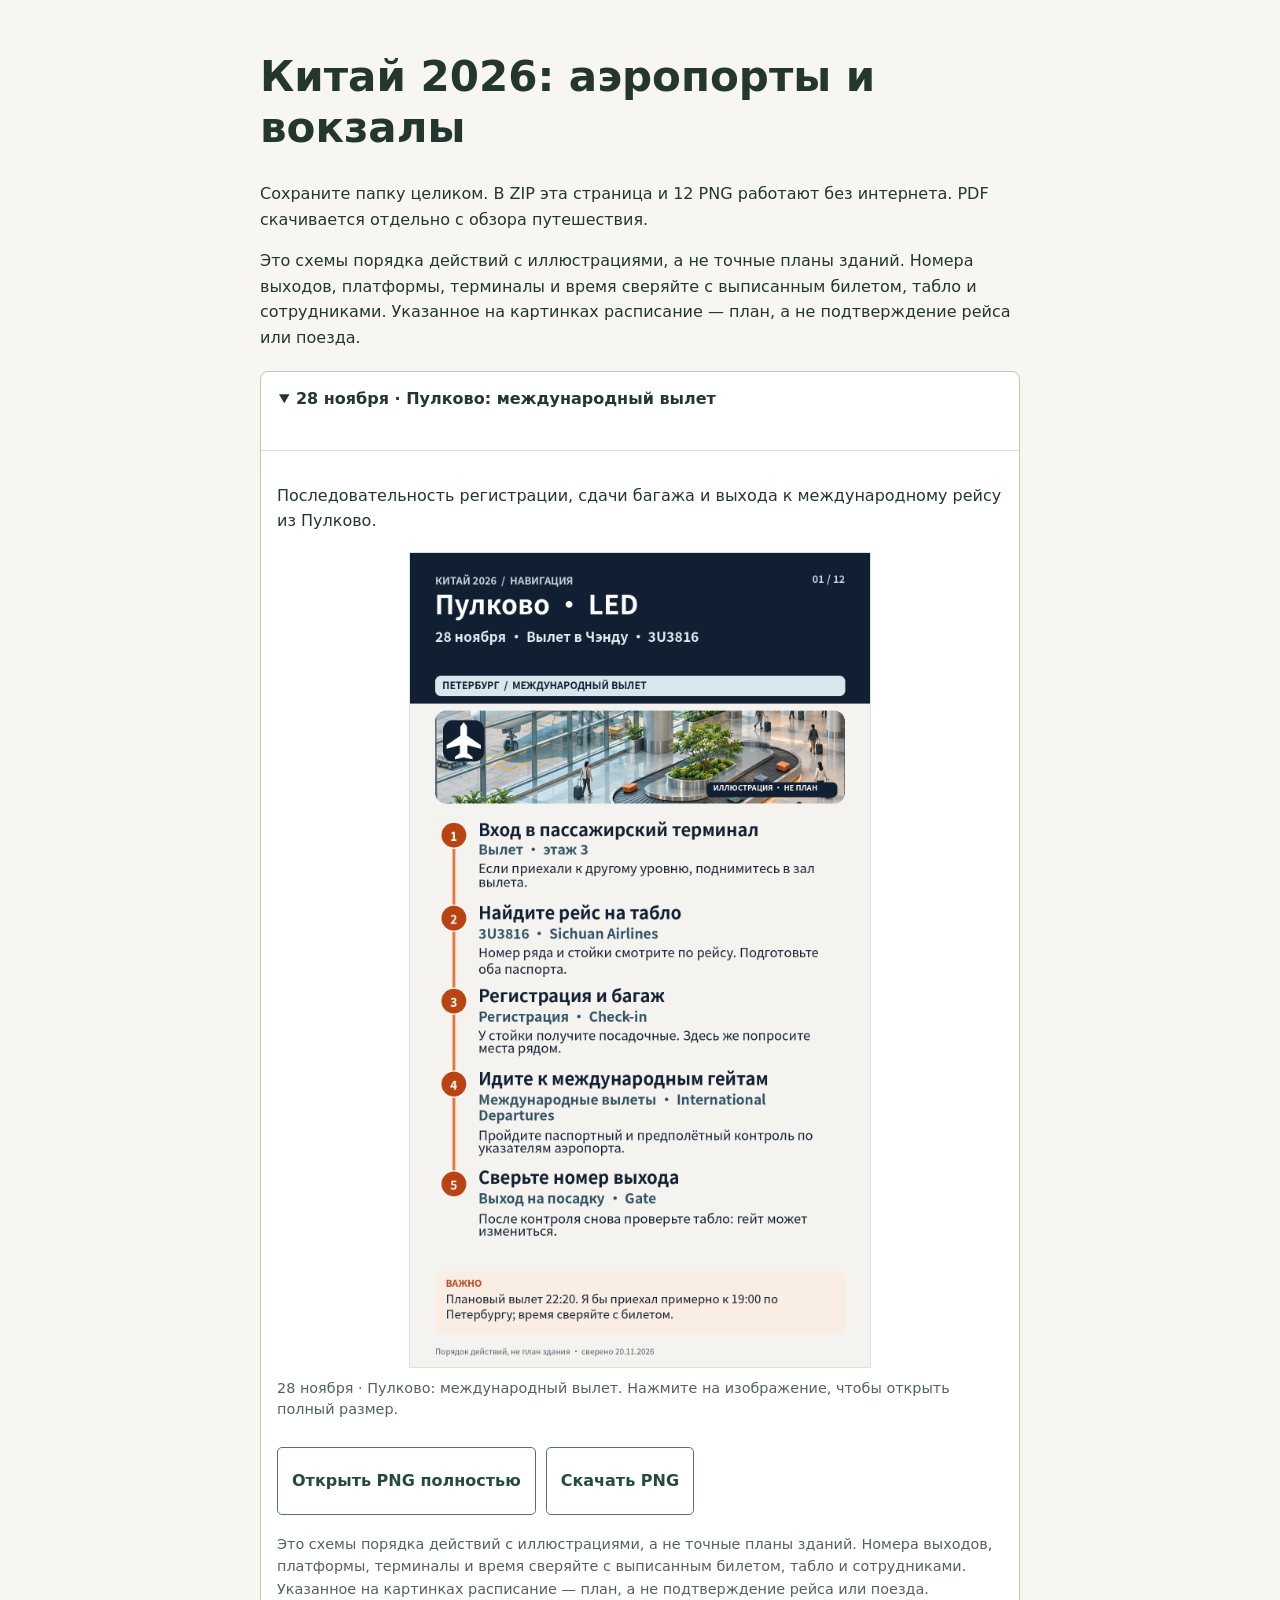
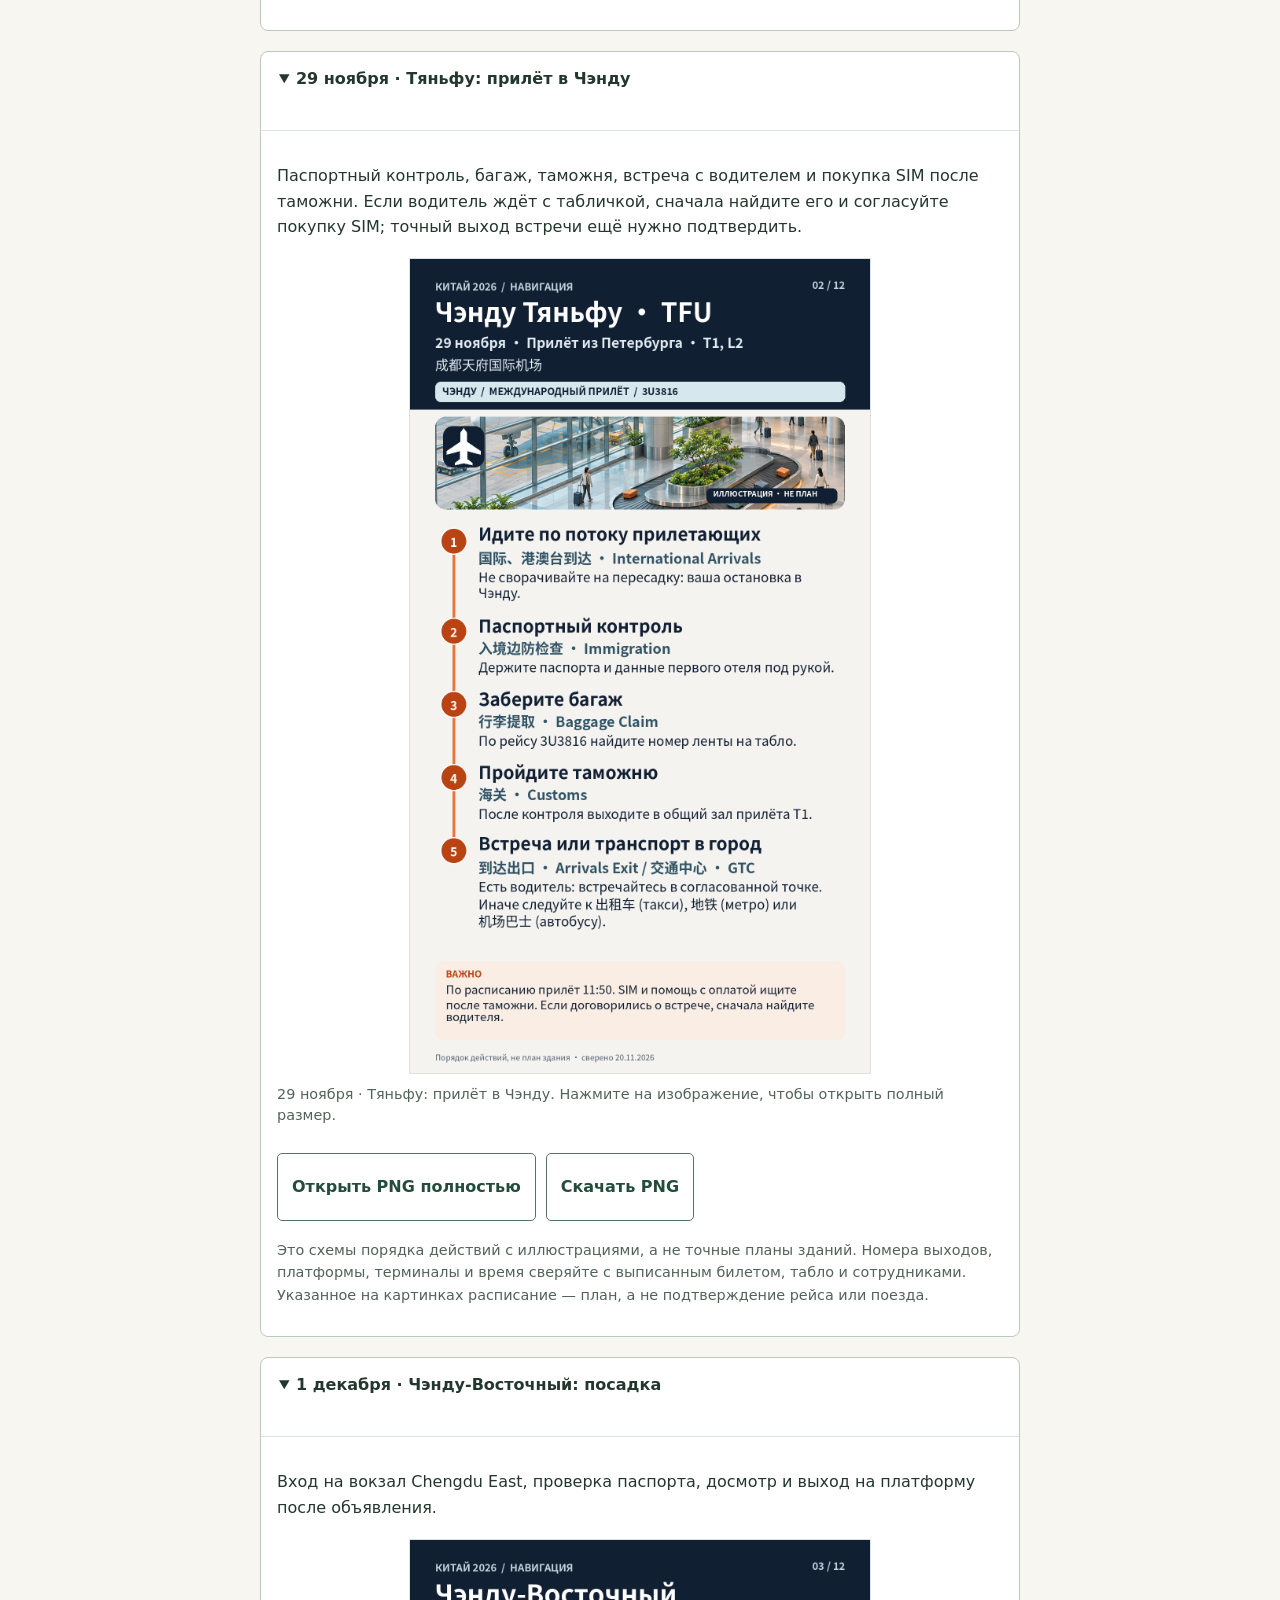
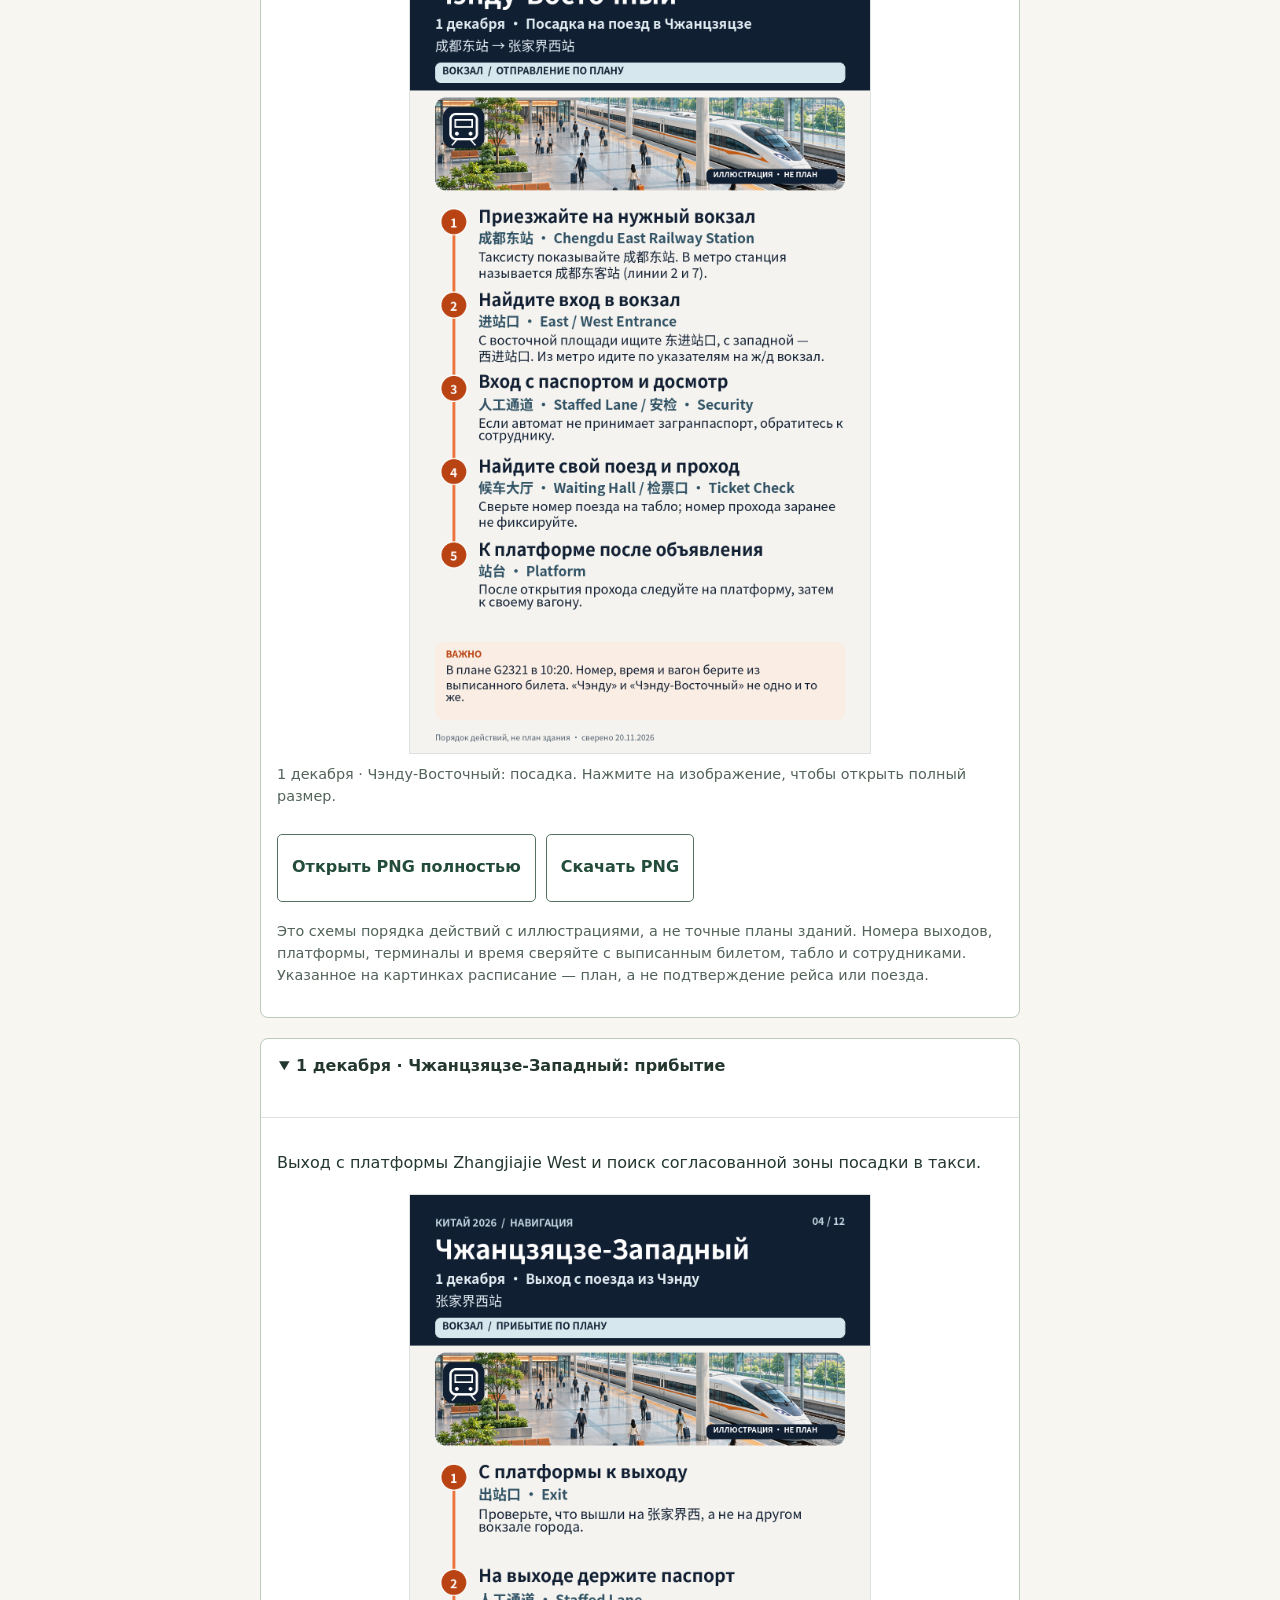
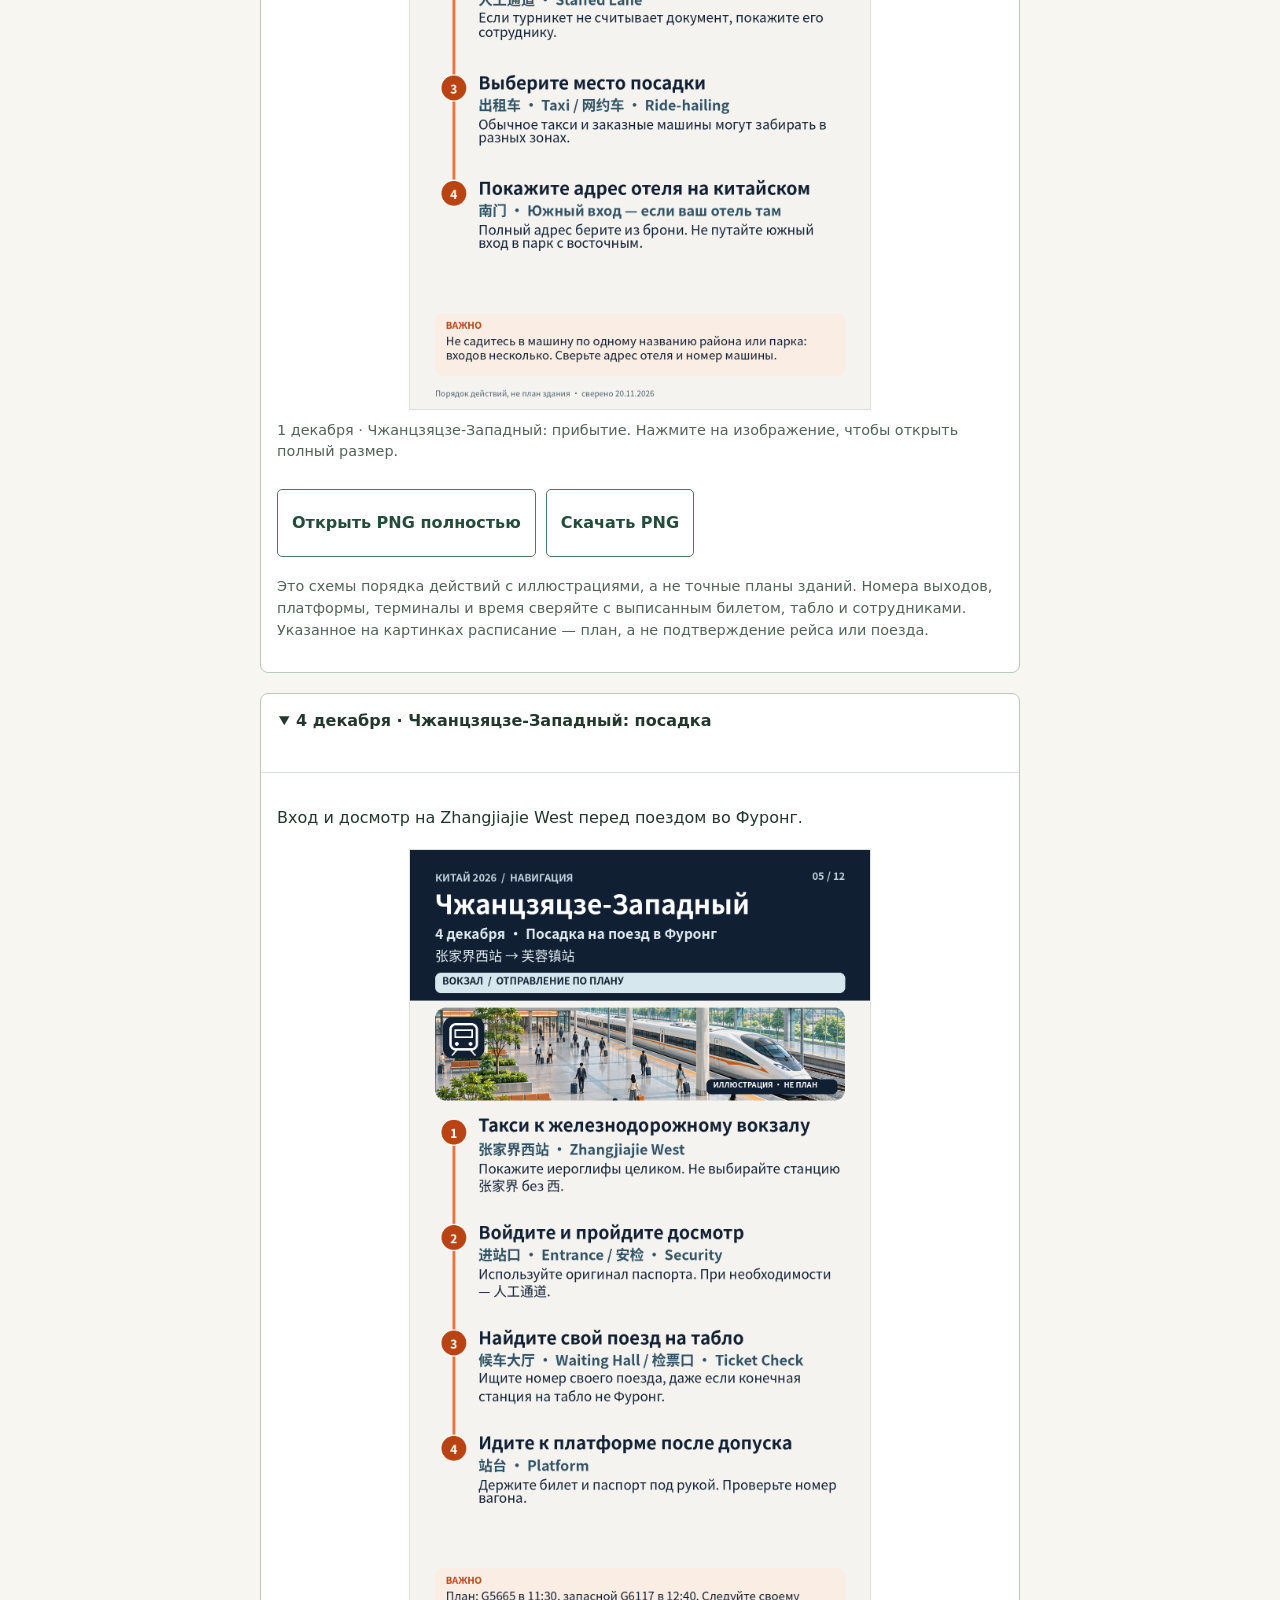
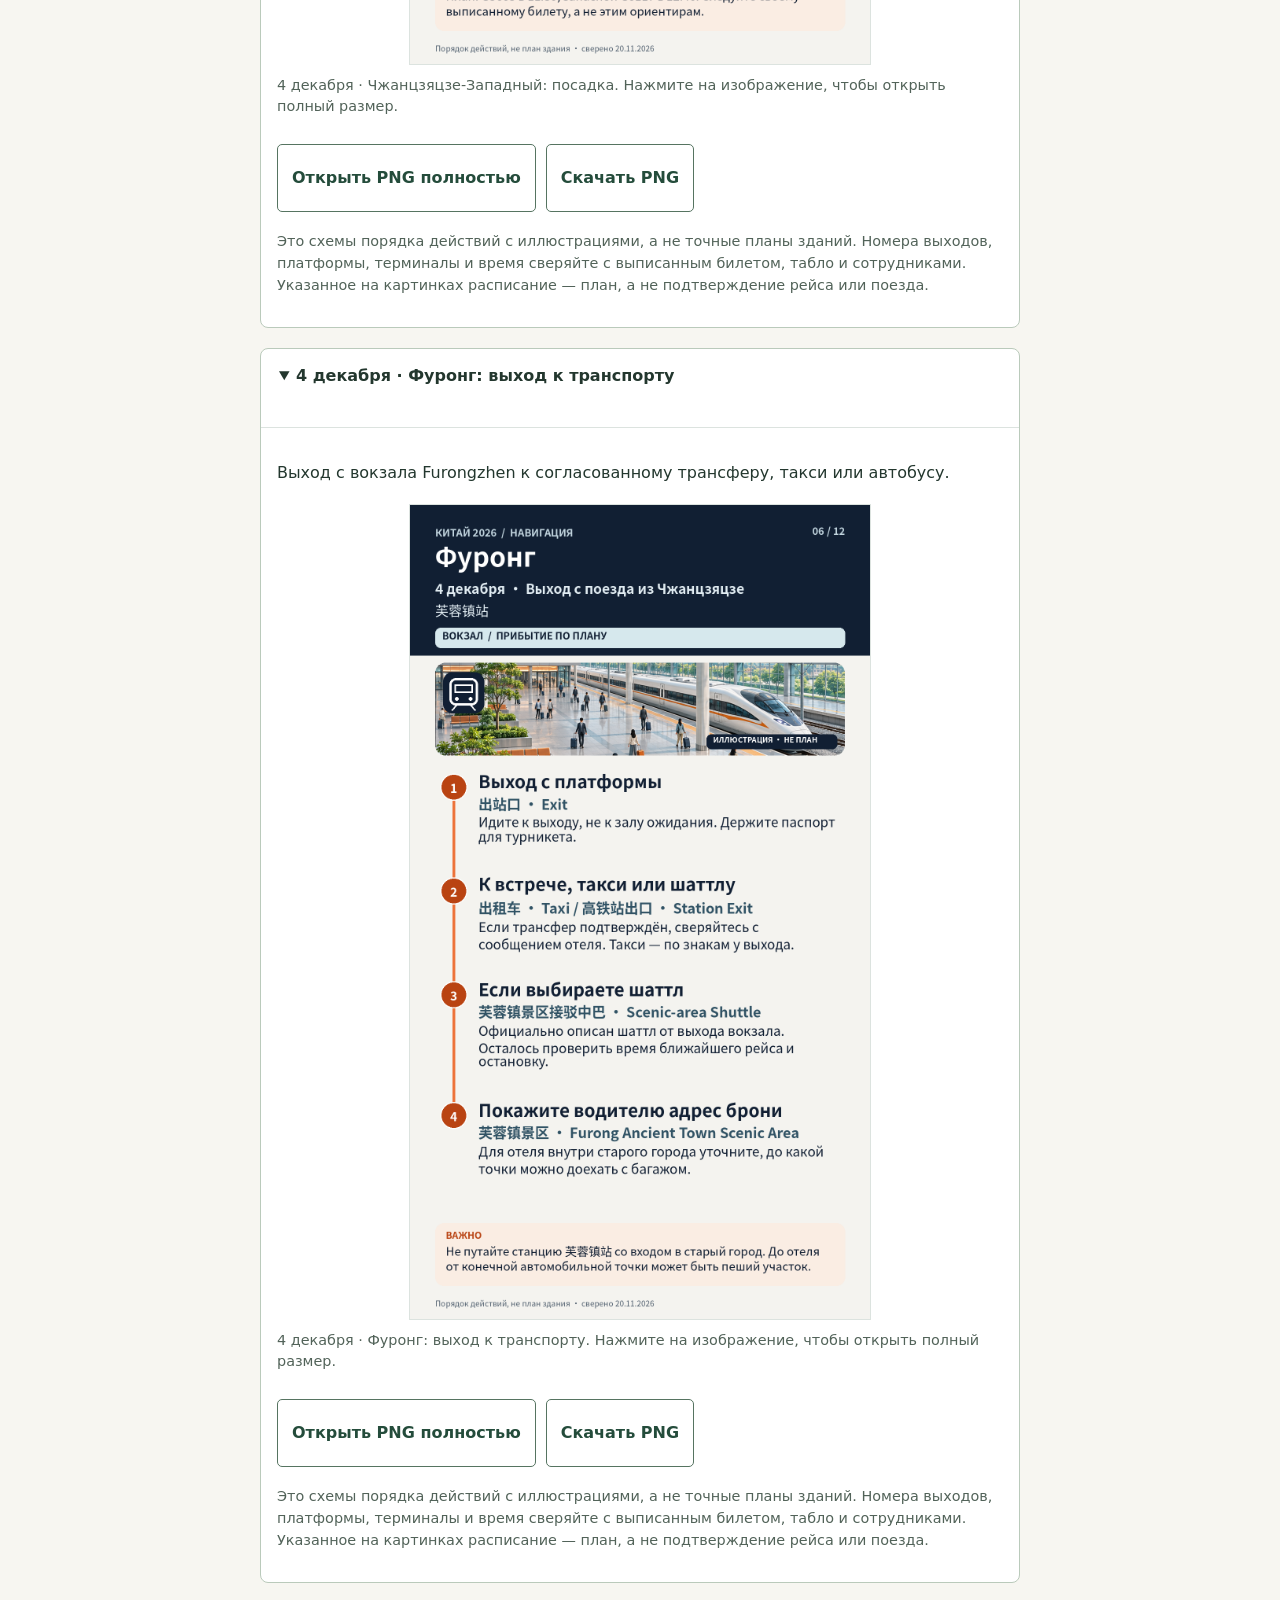
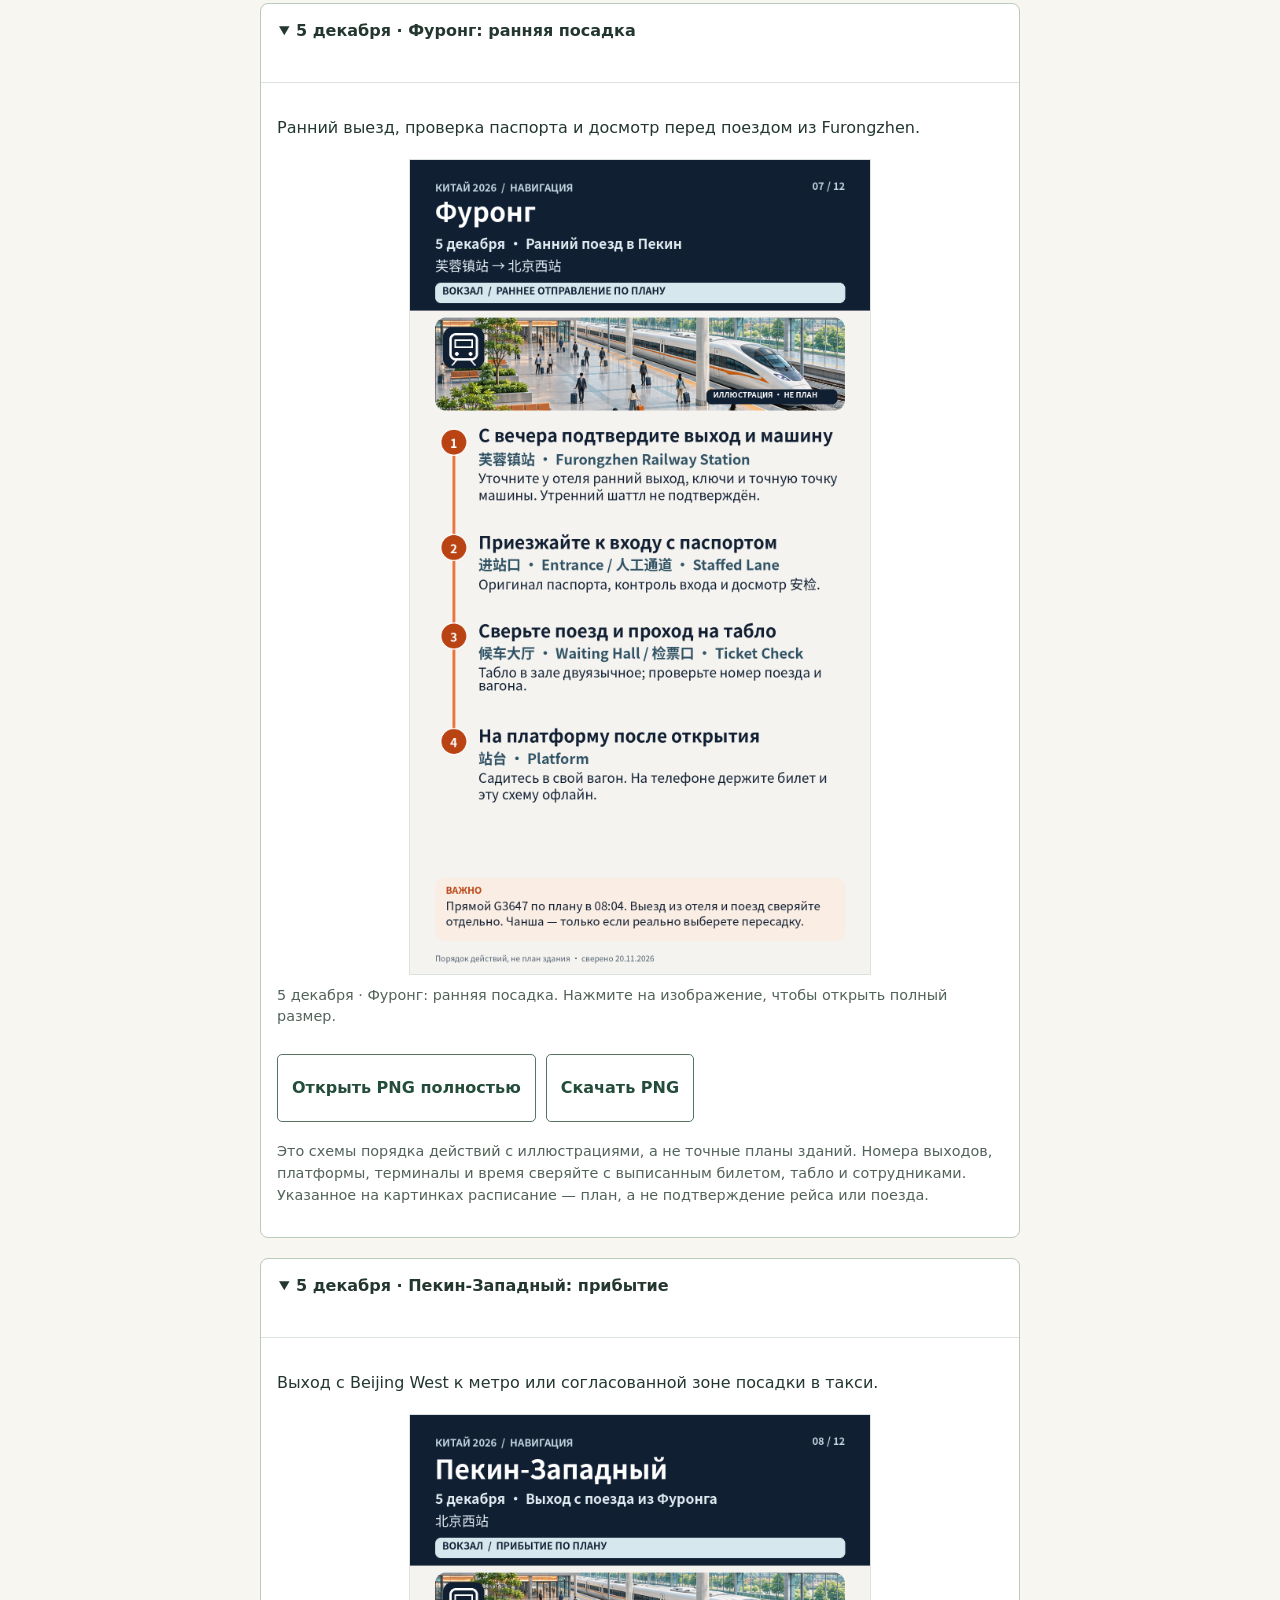
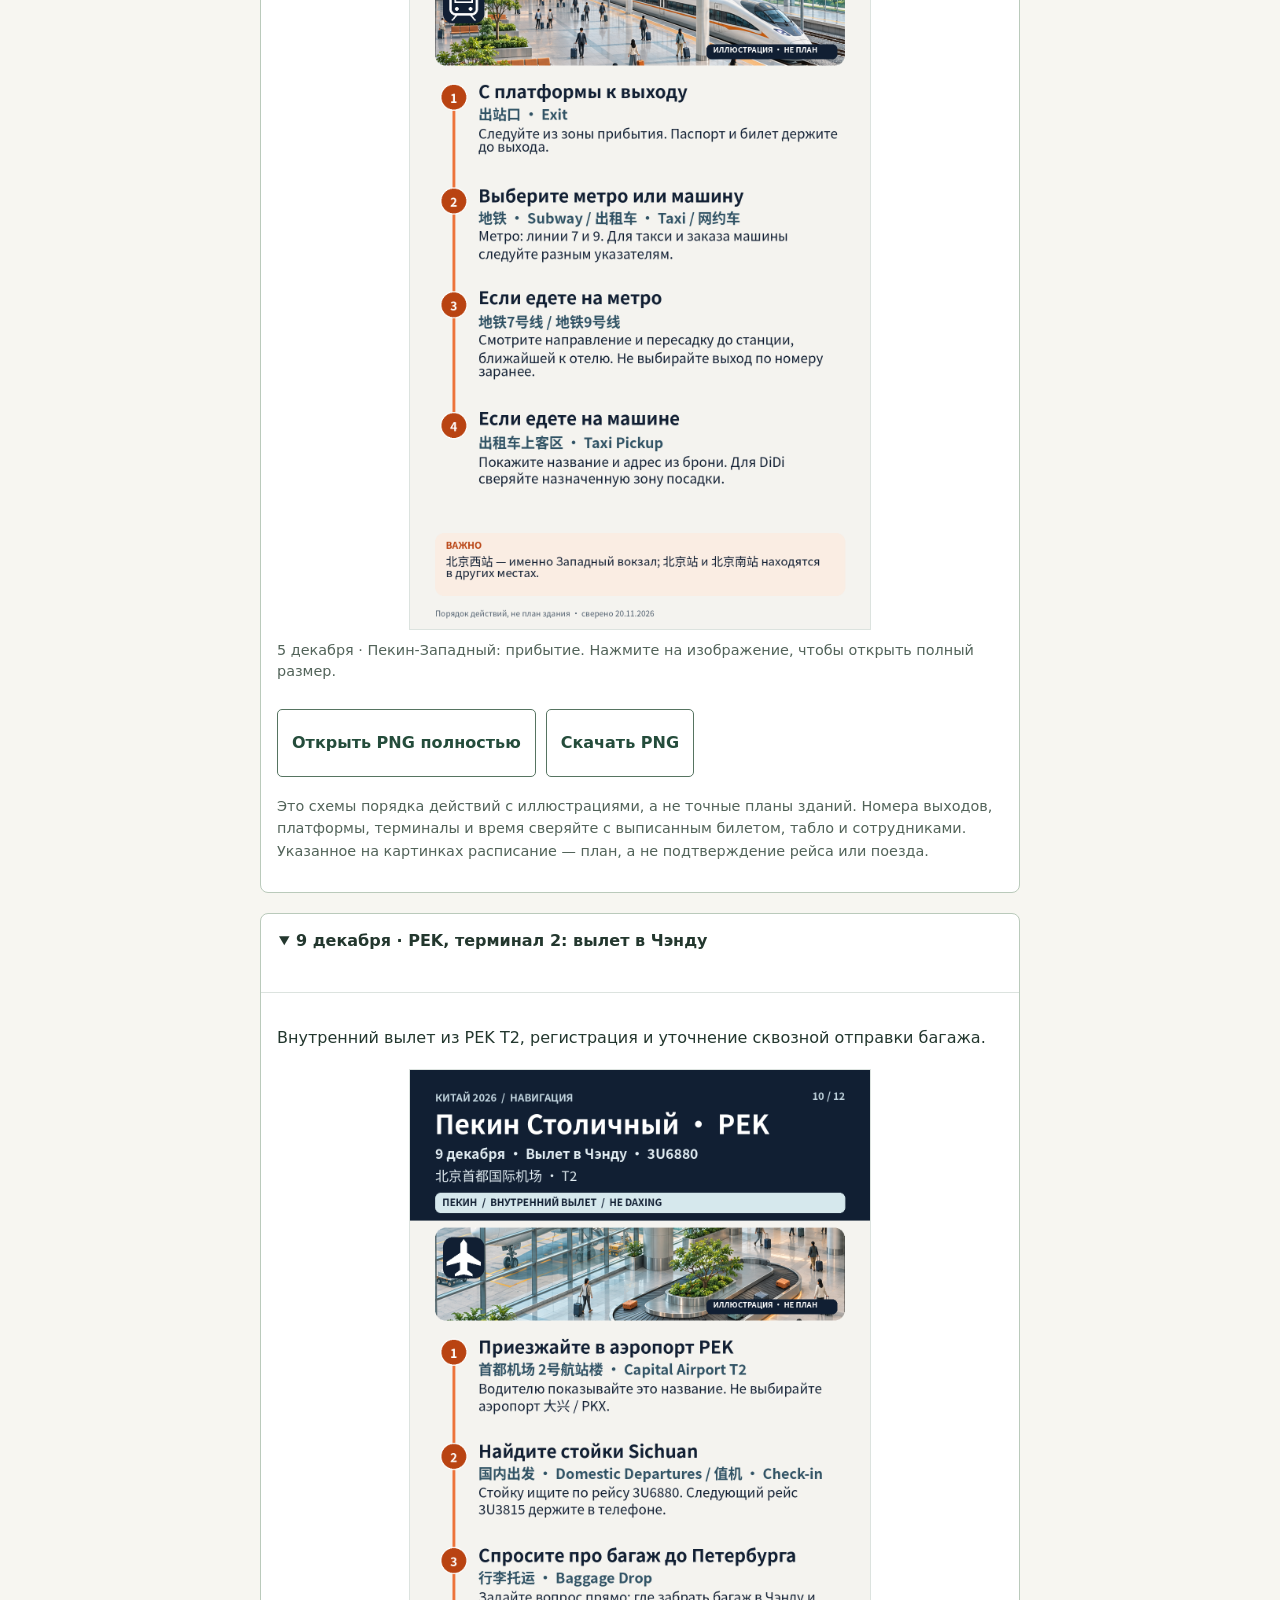
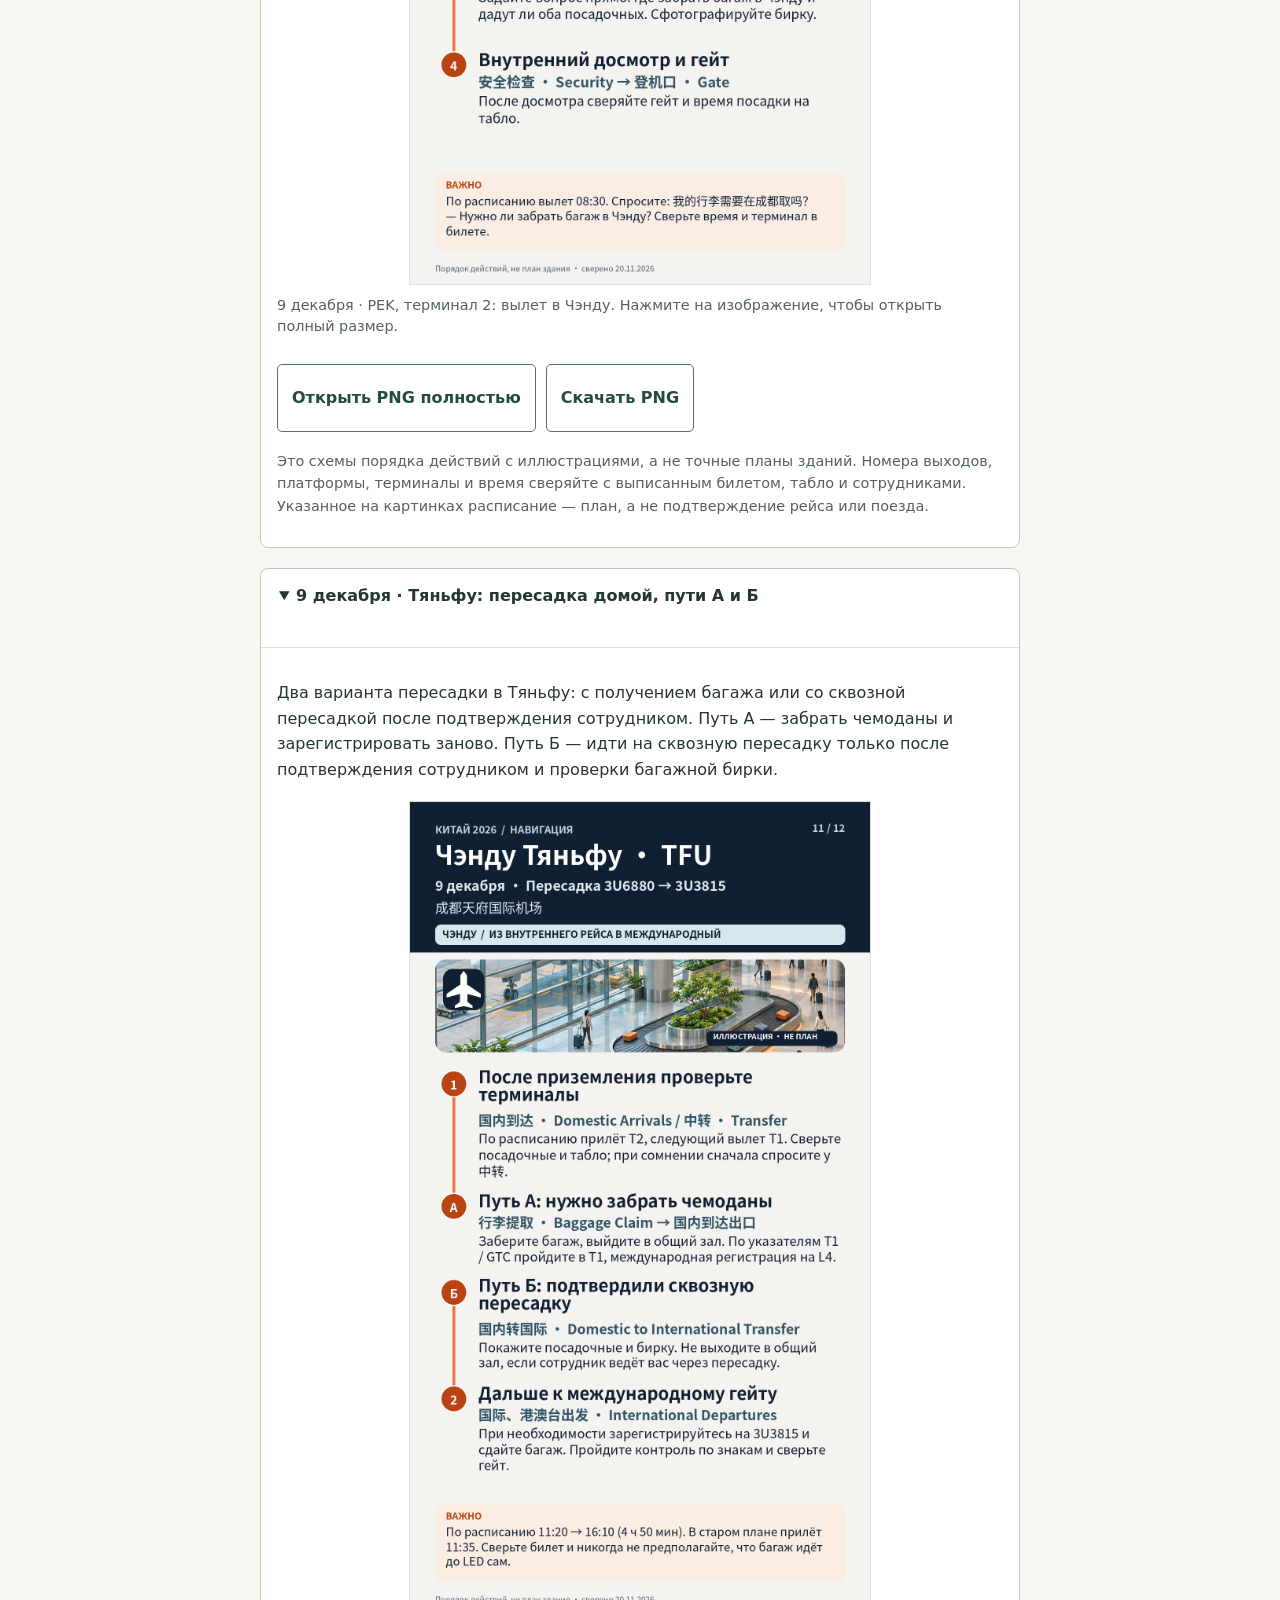
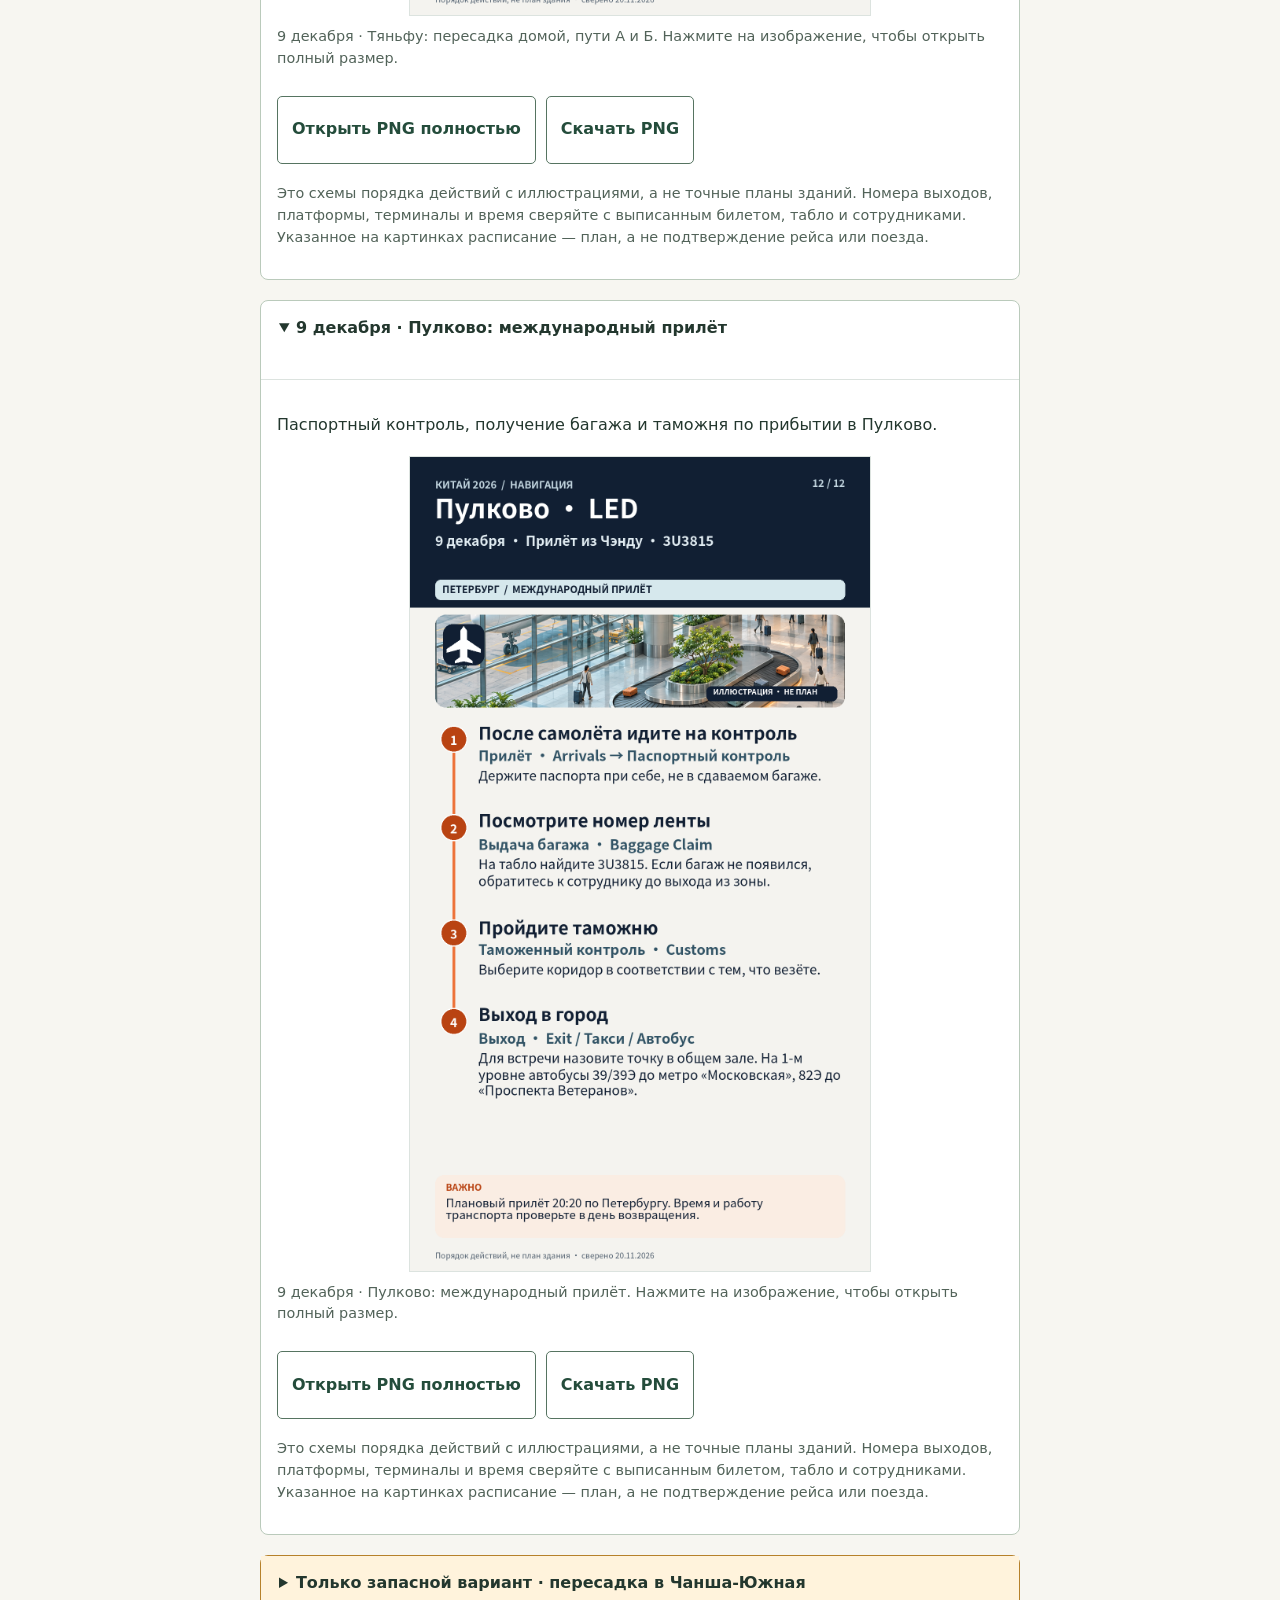
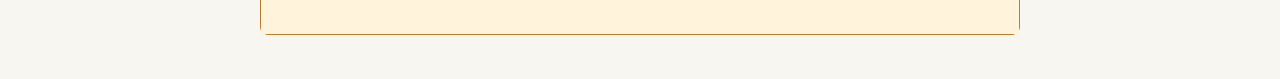
==== assets/transport-2026/index.html @ c4c7b46e "Add airport and railway maps with offline downloads" ====
<!doctype html><html lang="ru"><head><meta charset="utf-8"><meta name="viewport" content="width=device-width,initial-scale=1"><title>Китай 2026 · аэропорты и вокзалы офлайн</title><style>body{margin:0;background:#f7f6f1;color:#23372e;font:16px/1.6 system-ui,sans-serif}main{max-width:760px;margin:auto;padding:24px 16px}h1{font-size:clamp(28px,6vw,42px);line-height:1.2}a{color:#116762}/* Airport and railway action cards, added without changing the itinerary. */
.trip-transport,.trip-offline{box-sizing:border-box;max-width:100%;min-width:0;scroll-margin-top:24px}
.trip-transport{margin:20px 0;padding:0;border:1px solid #bacabb;border-radius:8px;background:#fff;color:#23372e}
.trip-transport>summary{padding:15px 18px;font:600 1rem/1.5 system-ui,sans-serif;cursor:pointer;min-height:48px;overflow-wrap:anywhere}
.trip-transport[open]>summary{border-bottom:1px solid #dce3df}
.trip-transport-body{padding:16px;min-width:0}
.trip-transport p,.trip-offline p{font-size:1rem;line-height:1.6}
.trip-transport .trip-note,.trip-offline .trip-note{font-size:.9rem;line-height:1.55;color:#526359}
.trip-transport .trip-map{margin:18px 0;min-width:0;max-width:100%}
.trip-transport .trip-image{display:block;width:100%;max-width:460px;margin:auto;border:1px solid #dce3df}
.trip-transport .trip-image img{display:block;width:100%;max-width:100%;height:auto;max-height:none;object-fit:contain;aspect-ratio:1170/2070;margin:0}
.trip-transport .trip-map figcaption{padding:10px 0;font:.9rem/1.5 system-ui,sans-serif;color:#526359}
.trip-actions{display:flex;flex-wrap:wrap;gap:10px;margin:16px 0}
.trip-actions a{display:inline-flex;align-items:center;justify-content:center;min-height:46px;padding:10px 14px;border:1px solid #567461;border-radius:5px;color:#244c3b;background:#fff;text-decoration:none;font:600 1rem/1.4 system-ui,sans-serif;white-space:normal;overflow-wrap:anywhere;max-width:100%}
.trip-actions a:hover,.trip-actions a:focus-visible{background:#eef4ef;outline-offset:3px}
.trip-offline{margin:38px 0;padding:24px;background:#fff;border:1px solid #bacabb;border-radius:8px}
.trip-offline h2{font-size:1.75rem;line-height:1.25;margin:0 0 16px}
.trip-map-days{padding-left:22px}.trip-map-days li{margin:10px 0;overflow-wrap:anywhere}
.trip-backup{border-color:#b6812a}.trip-backup>summary{background:#fff3dc}
@media(max-width:480px){.trip-offline{padding:18px 14px}.trip-transport-body{padding:12px}.trip-actions a{flex:1 1 160px}.trip-transport>summary{padding:14px 12px}}
</style></head><body><main><h1>Китай 2026: аэропорты и вокзалы</h1><p>Сохраните папку целиком. В ZIP эта страница и 12 PNG работают без интернета. PDF скачивается отдельно с обзора путешествия.</p><p>Это схемы порядка действий с иллюстрациями, а не точные планы зданий. Номера выходов, платформы, терминалы и время сверяйте с выписанным билетом, табло и сотрудниками. Указанное на картинках расписание — план, а не подтверждение рейса или поезда.</p>
<details id="led-departure" class="trip-transport" open><summary>28 ноября · Пулково: международный вылет</summary><div class="trip-transport-body"><p>Последовательность регистрации, сдачи багажа и выхода к международному рейсу из Пулково.</p><figure class="trip-map"><a class="trip-image" href="01-led-departure.png" target="_blank" rel="noopener"><img src="01-led-departure.png" width="1170" height="2070" loading="lazy" decoding="async" alt="28 ноября · Пулково: международный вылет: Последовательность регистрации, сдачи багажа и выхода к международному рейсу из Пулково."></a><figcaption>28 ноября · Пулково: международный вылет. Нажмите на изображение, чтобы открыть полный размер.</figcaption><div class="trip-actions"><a href="01-led-departure.png" target="_blank" rel="noopener">Открыть PNG полностью</a><a href="01-led-departure.png" download>Скачать PNG</a></div></figure><p class="trip-note">Это схемы порядка действий с иллюстрациями, а не точные планы зданий. Номера выходов, платформы, терминалы и время сверяйте с выписанным билетом, табло и сотрудниками. Указанное на картинках расписание — план, а не подтверждение рейса или поезда.</p></div></details>

<details id="tfu-arrival" class="trip-transport" open><summary>29 ноября · Тяньфу: прилёт в Чэнду</summary><div class="trip-transport-body"><p>Паспортный контроль, багаж, таможня, встреча с водителем и покупка SIM после таможни. Если водитель ждёт с табличкой, сначала найдите его и согласуйте покупку SIM; точный выход встречи ещё нужно подтвердить.</p><figure class="trip-map"><a class="trip-image" href="02-tfu-arrival.png" target="_blank" rel="noopener"><img src="02-tfu-arrival.png" width="1170" height="2070" loading="lazy" decoding="async" alt="29 ноября · Тяньфу: прилёт в Чэнду: Паспортный контроль, багаж, таможня, встреча с водителем и покупка SIM после таможни."></a><figcaption>29 ноября · Тяньфу: прилёт в Чэнду. Нажмите на изображение, чтобы открыть полный размер.</figcaption><div class="trip-actions"><a href="02-tfu-arrival.png" target="_blank" rel="noopener">Открыть PNG полностью</a><a href="02-tfu-arrival.png" download>Скачать PNG</a></div></figure><p class="trip-note">Это схемы порядка действий с иллюстрациями, а не точные планы зданий. Номера выходов, платформы, терминалы и время сверяйте с выписанным билетом, табло и сотрудниками. Указанное на картинках расписание — план, а не подтверждение рейса или поезда.</p></div></details>

<details id="chengdu-east-departure" class="trip-transport" open><summary>1 декабря · Чэнду-Восточный: посадка</summary><div class="trip-transport-body"><p>Вход на вокзал Chengdu East, проверка паспорта, досмотр и выход на платформу после объявления.</p><figure class="trip-map"><a class="trip-image" href="03-chengdu-east-departure.png" target="_blank" rel="noopener"><img src="03-chengdu-east-departure.png" width="1170" height="2070" loading="lazy" decoding="async" alt="1 декабря · Чэнду-Восточный: посадка: Вход на вокзал Chengdu East, проверка паспорта, досмотр и выход на платформу после объявления."></a><figcaption>1 декабря · Чэнду-Восточный: посадка. Нажмите на изображение, чтобы открыть полный размер.</figcaption><div class="trip-actions"><a href="03-chengdu-east-departure.png" target="_blank" rel="noopener">Открыть PNG полностью</a><a href="03-chengdu-east-departure.png" download>Скачать PNG</a></div></figure><p class="trip-note">Это схемы порядка действий с иллюстрациями, а не точные планы зданий. Номера выходов, платформы, терминалы и время сверяйте с выписанным билетом, табло и сотрудниками. Указанное на картинках расписание — план, а не подтверждение рейса или поезда.</p></div></details>

<details id="zhangjiajie-west-arrival" class="trip-transport" open><summary>1 декабря · Чжанцзяцзе-Западный: прибытие</summary><div class="trip-transport-body"><p>Выход с платформы Zhangjiajie West и поиск согласованной зоны посадки в такси.</p><figure class="trip-map"><a class="trip-image" href="04-zhangjiajie-west-arrival.png" target="_blank" rel="noopener"><img src="04-zhangjiajie-west-arrival.png" width="1170" height="2070" loading="lazy" decoding="async" alt="1 декабря · Чжанцзяцзе-Западный: прибытие: Выход с платформы Zhangjiajie West и поиск согласованной зоны посадки в такси."></a><figcaption>1 декабря · Чжанцзяцзе-Западный: прибытие. Нажмите на изображение, чтобы открыть полный размер.</figcaption><div class="trip-actions"><a href="04-zhangjiajie-west-arrival.png" target="_blank" rel="noopener">Открыть PNG полностью</a><a href="04-zhangjiajie-west-arrival.png" download>Скачать PNG</a></div></figure><p class="trip-note">Это схемы порядка действий с иллюстрациями, а не точные планы зданий. Номера выходов, платформы, терминалы и время сверяйте с выписанным билетом, табло и сотрудниками. Указанное на картинках расписание — план, а не подтверждение рейса или поезда.</p></div></details>

<details id="zhangjiajie-west-departure" class="trip-transport" open><summary>4 декабря · Чжанцзяцзе-Западный: посадка</summary><div class="trip-transport-body"><p>Вход и досмотр на Zhangjiajie West перед поездом во Фуронг.</p><figure class="trip-map"><a class="trip-image" href="05-zhangjiajie-west-departure.png" target="_blank" rel="noopener"><img src="05-zhangjiajie-west-departure.png" width="1170" height="2070" loading="lazy" decoding="async" alt="4 декабря · Чжанцзяцзе-Западный: посадка: Вход и досмотр на Zhangjiajie West перед поездом во Фуронг."></a><figcaption>4 декабря · Чжанцзяцзе-Западный: посадка. Нажмите на изображение, чтобы открыть полный размер.</figcaption><div class="trip-actions"><a href="05-zhangjiajie-west-departure.png" target="_blank" rel="noopener">Открыть PNG полностью</a><a href="05-zhangjiajie-west-departure.png" download>Скачать PNG</a></div></figure><p class="trip-note">Это схемы порядка действий с иллюстрациями, а не точные планы зданий. Номера выходов, платформы, терминалы и время сверяйте с выписанным билетом, табло и сотрудниками. Указанное на картинках расписание — план, а не подтверждение рейса или поезда.</p></div></details>

<details id="furong-arrival" class="trip-transport" open><summary>4 декабря · Фуронг: выход к транспорту</summary><div class="trip-transport-body"><p>Выход с вокзала Furongzhen к согласованному трансферу, такси или автобусу.</p><figure class="trip-map"><a class="trip-image" href="06-furong-arrival.png" target="_blank" rel="noopener"><img src="06-furong-arrival.png" width="1170" height="2070" loading="lazy" decoding="async" alt="4 декабря · Фуронг: выход к транспорту: Выход с вокзала Furongzhen к согласованному трансферу, такси или автобусу."></a><figcaption>4 декабря · Фуронг: выход к транспорту. Нажмите на изображение, чтобы открыть полный размер.</figcaption><div class="trip-actions"><a href="06-furong-arrival.png" target="_blank" rel="noopener">Открыть PNG полностью</a><a href="06-furong-arrival.png" download>Скачать PNG</a></div></figure><p class="trip-note">Это схемы порядка действий с иллюстрациями, а не точные планы зданий. Номера выходов, платформы, терминалы и время сверяйте с выписанным билетом, табло и сотрудниками. Указанное на картинках расписание — план, а не подтверждение рейса или поезда.</p></div></details>

<details id="furong-departure" class="trip-transport" open><summary>5 декабря · Фуронг: ранняя посадка</summary><div class="trip-transport-body"><p>Ранний выезд, проверка паспорта и досмотр перед поездом из Furongzhen.</p><figure class="trip-map"><a class="trip-image" href="07-furong-departure.png" target="_blank" rel="noopener"><img src="07-furong-departure.png" width="1170" height="2070" loading="lazy" decoding="async" alt="5 декабря · Фуронг: ранняя посадка: Ранний выезд, проверка паспорта и досмотр перед поездом из Furongzhen."></a><figcaption>5 декабря · Фуронг: ранняя посадка. Нажмите на изображение, чтобы открыть полный размер.</figcaption><div class="trip-actions"><a href="07-furong-departure.png" target="_blank" rel="noopener">Открыть PNG полностью</a><a href="07-furong-departure.png" download>Скачать PNG</a></div></figure><p class="trip-note">Это схемы порядка действий с иллюстрациями, а не точные планы зданий. Номера выходов, платформы, терминалы и время сверяйте с выписанным билетом, табло и сотрудниками. Указанное на картинках расписание — план, а не подтверждение рейса или поезда.</p></div></details>

<details id="beijing-west-arrival" class="trip-transport" open><summary>5 декабря · Пекин-Западный: прибытие</summary><div class="trip-transport-body"><p>Выход с Beijing West к метро или согласованной зоне посадки в такси.</p><figure class="trip-map"><a class="trip-image" href="08-beijing-west-arrival.png" target="_blank" rel="noopener"><img src="08-beijing-west-arrival.png" width="1170" height="2070" loading="lazy" decoding="async" alt="5 декабря · Пекин-Западный: прибытие: Выход с Beijing West к метро или согласованной зоне посадки в такси."></a><figcaption>5 декабря · Пекин-Западный: прибытие. Нажмите на изображение, чтобы открыть полный размер.</figcaption><div class="trip-actions"><a href="08-beijing-west-arrival.png" target="_blank" rel="noopener">Открыть PNG полностью</a><a href="08-beijing-west-arrival.png" download>Скачать PNG</a></div></figure><p class="trip-note">Это схемы порядка действий с иллюстрациями, а не точные планы зданий. Номера выходов, платформы, терминалы и время сверяйте с выписанным билетом, табло и сотрудниками. Указанное на картинках расписание — план, а не подтверждение рейса или поезда.</p></div></details>

<details id="pek-t2-departure" class="trip-transport" open><summary>9 декабря · PEK, терминал 2: вылет в Чэнду</summary><div class="trip-transport-body"><p>Внутренний вылет из PEK T2, регистрация и уточнение сквозной отправки багажа.</p><figure class="trip-map"><a class="trip-image" href="10-pek-t2-departure.png" target="_blank" rel="noopener"><img src="10-pek-t2-departure.png" width="1170" height="2070" loading="lazy" decoding="async" alt="9 декабря · PEK, терминал 2: вылет в Чэнду: Внутренний вылет из PEK T2, регистрация и уточнение сквозной отправки багажа."></a><figcaption>9 декабря · PEK, терминал 2: вылет в Чэнду. Нажмите на изображение, чтобы открыть полный размер.</figcaption><div class="trip-actions"><a href="10-pek-t2-departure.png" target="_blank" rel="noopener">Открыть PNG полностью</a><a href="10-pek-t2-departure.png" download>Скачать PNG</a></div></figure><p class="trip-note">Это схемы порядка действий с иллюстрациями, а не точные планы зданий. Номера выходов, платформы, терминалы и время сверяйте с выписанным билетом, табло и сотрудниками. Указанное на картинках расписание — план, а не подтверждение рейса или поезда.</p></div></details>

<details id="tfu-transit" class="trip-transport" open><summary>9 декабря · Тяньфу: пересадка домой, пути А и Б</summary><div class="trip-transport-body"><p>Два варианта пересадки в Тяньфу: с получением багажа или со сквозной пересадкой после подтверждения сотрудником. Путь А — забрать чемоданы и зарегистрировать заново. Путь Б — идти на сквозную пересадку только после подтверждения сотрудником и проверки багажной бирки.</p><figure class="trip-map"><a class="trip-image" href="11-tfu-transit.png" target="_blank" rel="noopener"><img src="11-tfu-transit.png" width="1170" height="2070" loading="lazy" decoding="async" alt="9 декабря · Тяньфу: пересадка домой, пути А и Б: Два варианта пересадки в Тяньфу: с получением багажа или со сквозной пересадкой после подтверждения сотрудником."></a><figcaption>9 декабря · Тяньфу: пересадка домой, пути А и Б. Нажмите на изображение, чтобы открыть полный размер.</figcaption><div class="trip-actions"><a href="11-tfu-transit.png" target="_blank" rel="noopener">Открыть PNG полностью</a><a href="11-tfu-transit.png" download>Скачать PNG</a></div></figure><p class="trip-note">Это схемы порядка действий с иллюстрациями, а не точные планы зданий. Номера выходов, платформы, терминалы и время сверяйте с выписанным билетом, табло и сотрудниками. Указанное на картинках расписание — план, а не подтверждение рейса или поезда.</p></div></details>

<details id="led-arrival" class="trip-transport" open><summary>9 декабря · Пулково: международный прилёт</summary><div class="trip-transport-body"><p>Паспортный контроль, получение багажа и таможня по прибытии в Пулково.</p><figure class="trip-map"><a class="trip-image" href="12-led-arrival.png" target="_blank" rel="noopener"><img src="12-led-arrival.png" width="1170" height="2070" loading="lazy" decoding="async" alt="9 декабря · Пулково: международный прилёт: Паспортный контроль, получение багажа и таможня по прибытии в Пулково."></a><figcaption>9 декабря · Пулково: международный прилёт. Нажмите на изображение, чтобы открыть полный размер.</figcaption><div class="trip-actions"><a href="12-led-arrival.png" target="_blank" rel="noopener">Открыть PNG полностью</a><a href="12-led-arrival.png" download>Скачать PNG</a></div></figure><p class="trip-note">Это схемы порядка действий с иллюстрациями, а не точные планы зданий. Номера выходов, платформы, терминалы и время сверяйте с выписанным билетом, табло и сотрудниками. Указанное на картинках расписание — план, а не подтверждение рейса или поезда.</p></div></details>

<details id="changsha-south-backup" class="trip-transport trip-backup"><summary>Только запасной вариант · пересадка в Чанша-Южная</summary><div class="trip-transport-body"><p>В основной план входит прямой поезд. Эта схема нужна только при покупке другого маршрута с пересадкой в Чанша-Южная.</p><figure class="trip-map"><a class="trip-image" href="09-changsha-south-backup.png" target="_blank" rel="noopener"><img src="09-changsha-south-backup.png" width="1170" height="2070" loading="lazy" decoding="async" alt="Только запасной вариант · пересадка в Чанша-Южная: Пересадка в Changsha South только при выборе маршрута с двумя отдельными участками."></a><figcaption>Только запасной вариант · пересадка в Чанша-Южная. Нажмите на изображение, чтобы открыть полный размер.</figcaption><div class="trip-actions"><a href="09-changsha-south-backup.png" target="_blank" rel="noopener">Открыть PNG полностью</a><a href="09-changsha-south-backup.png" download>Скачать PNG</a></div></figure><p class="trip-note">Это схемы порядка действий с иллюстрациями, а не точные планы зданий. Номера выходов, платформы, терминалы и время сверяйте с выписанным билетом, табло и сотрудниками. Указанное на картинках расписание — план, а не подтверждение рейса или поезда.</p></div></details>
</main></body></html>
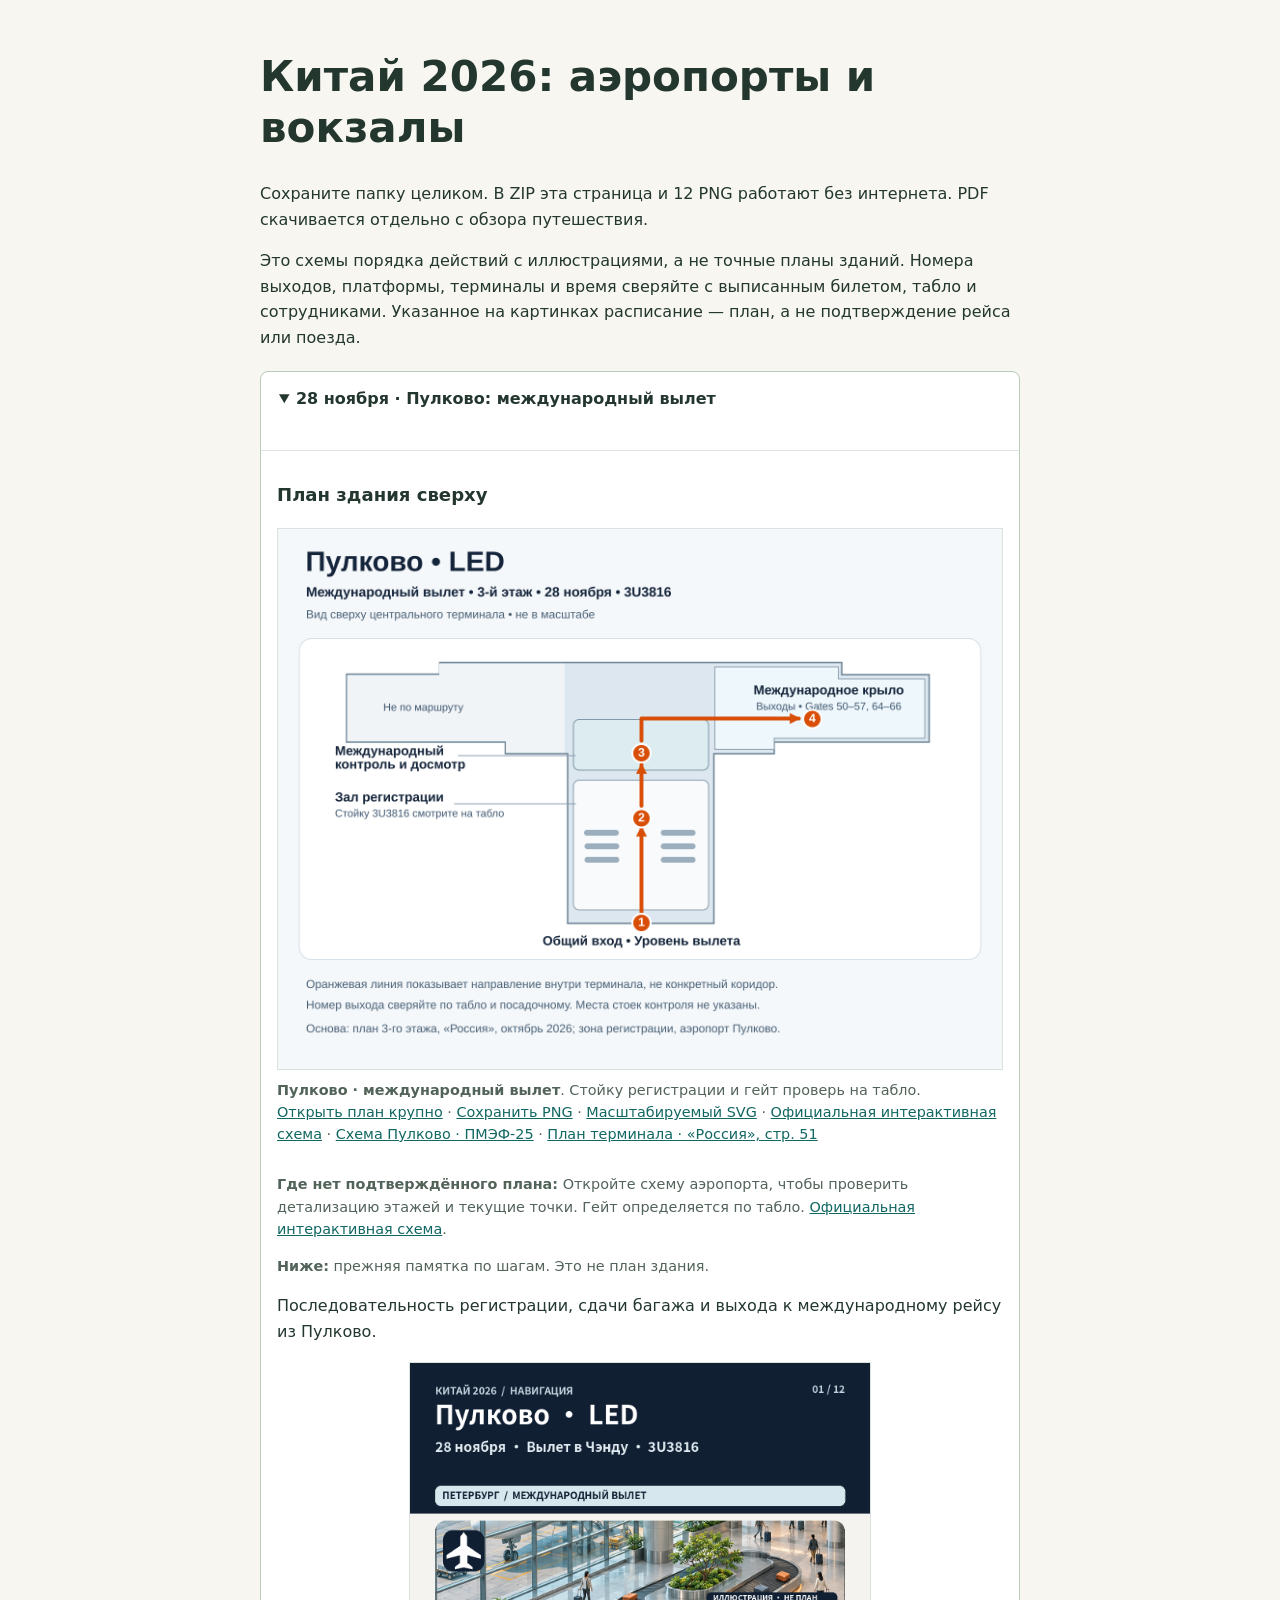
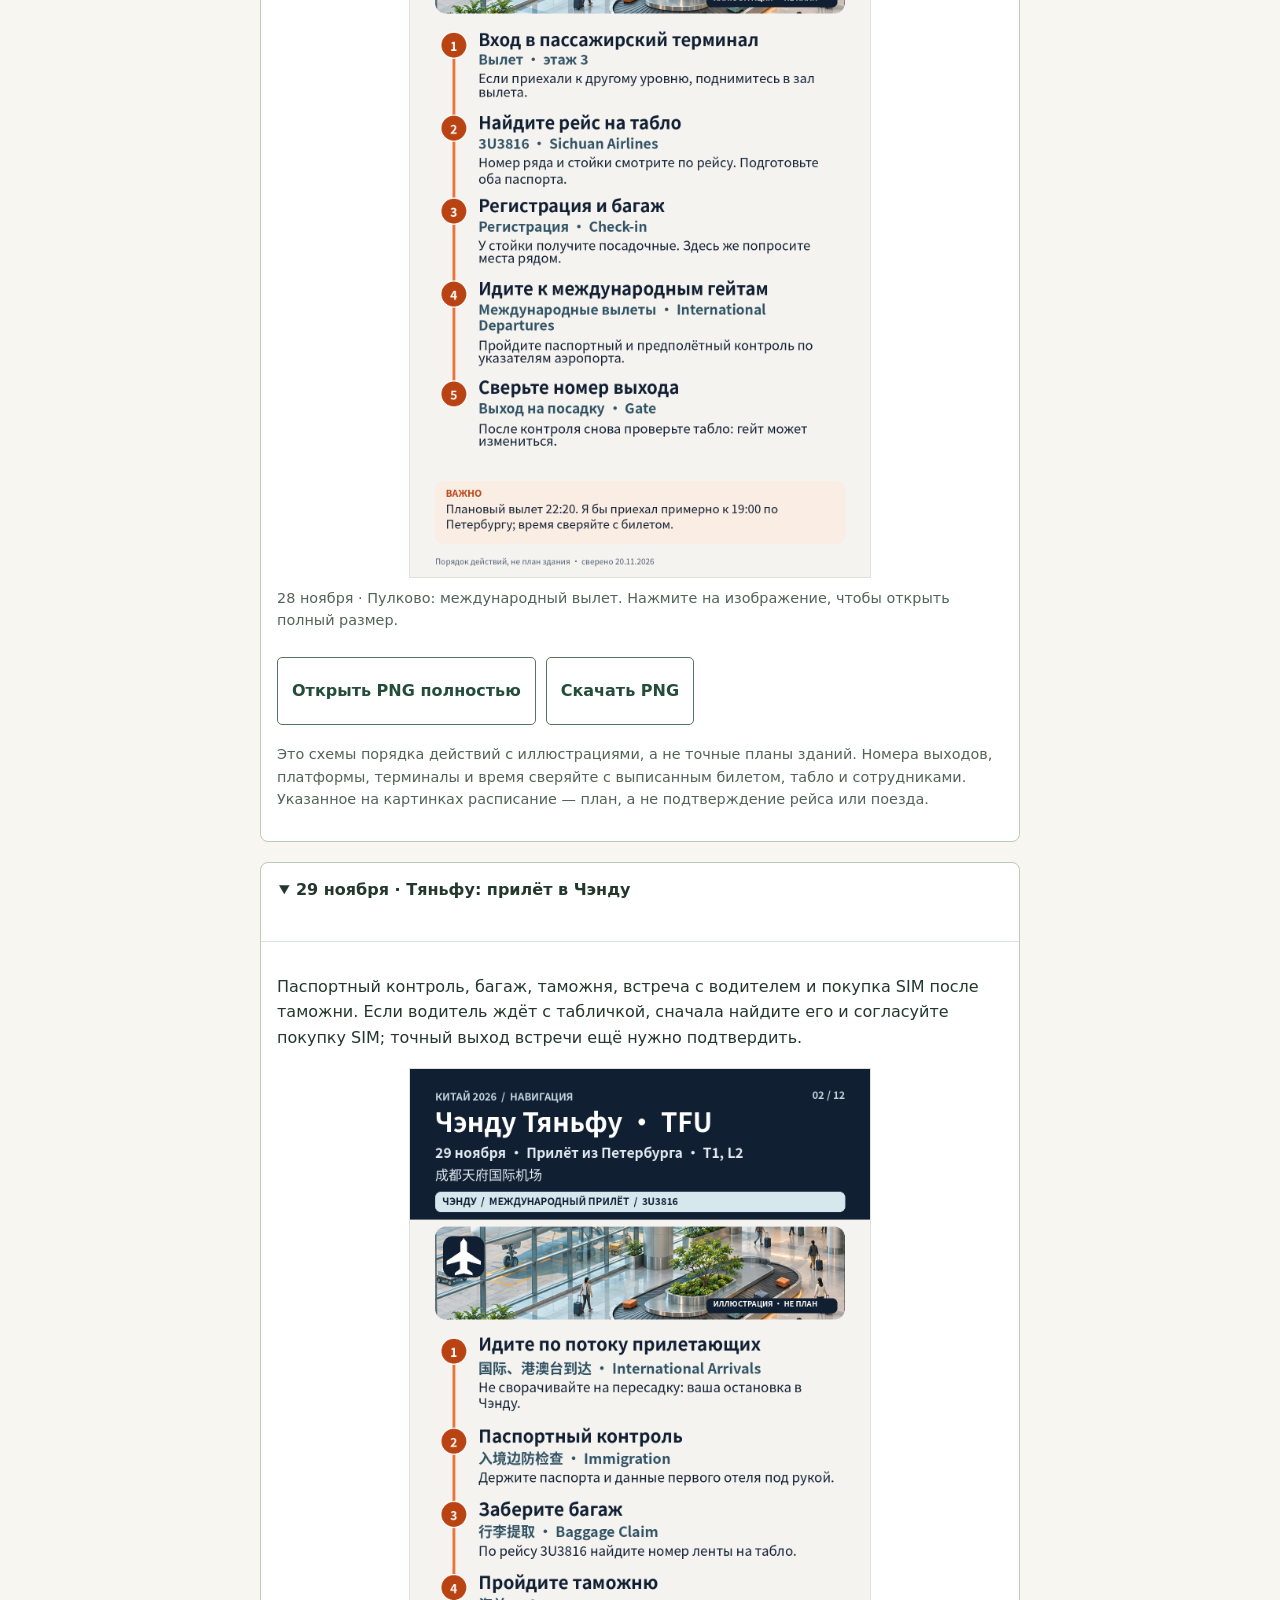
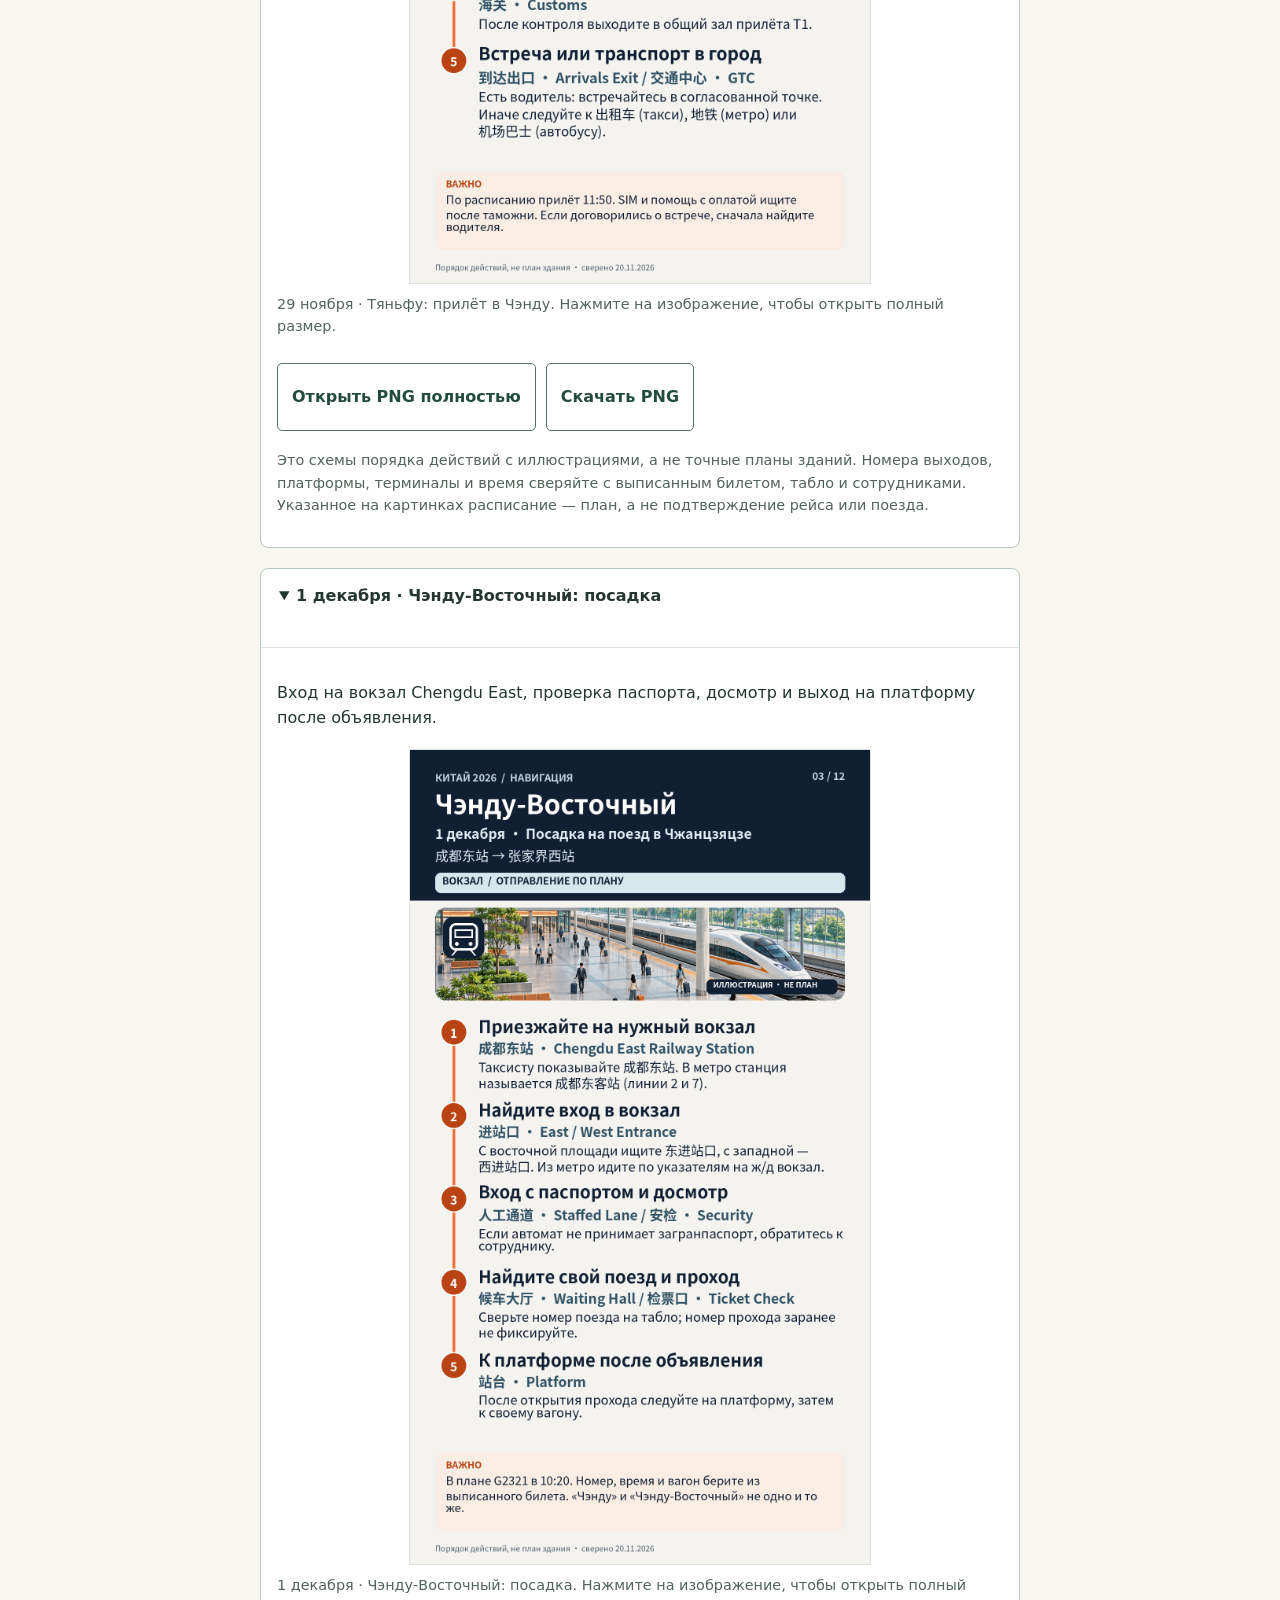
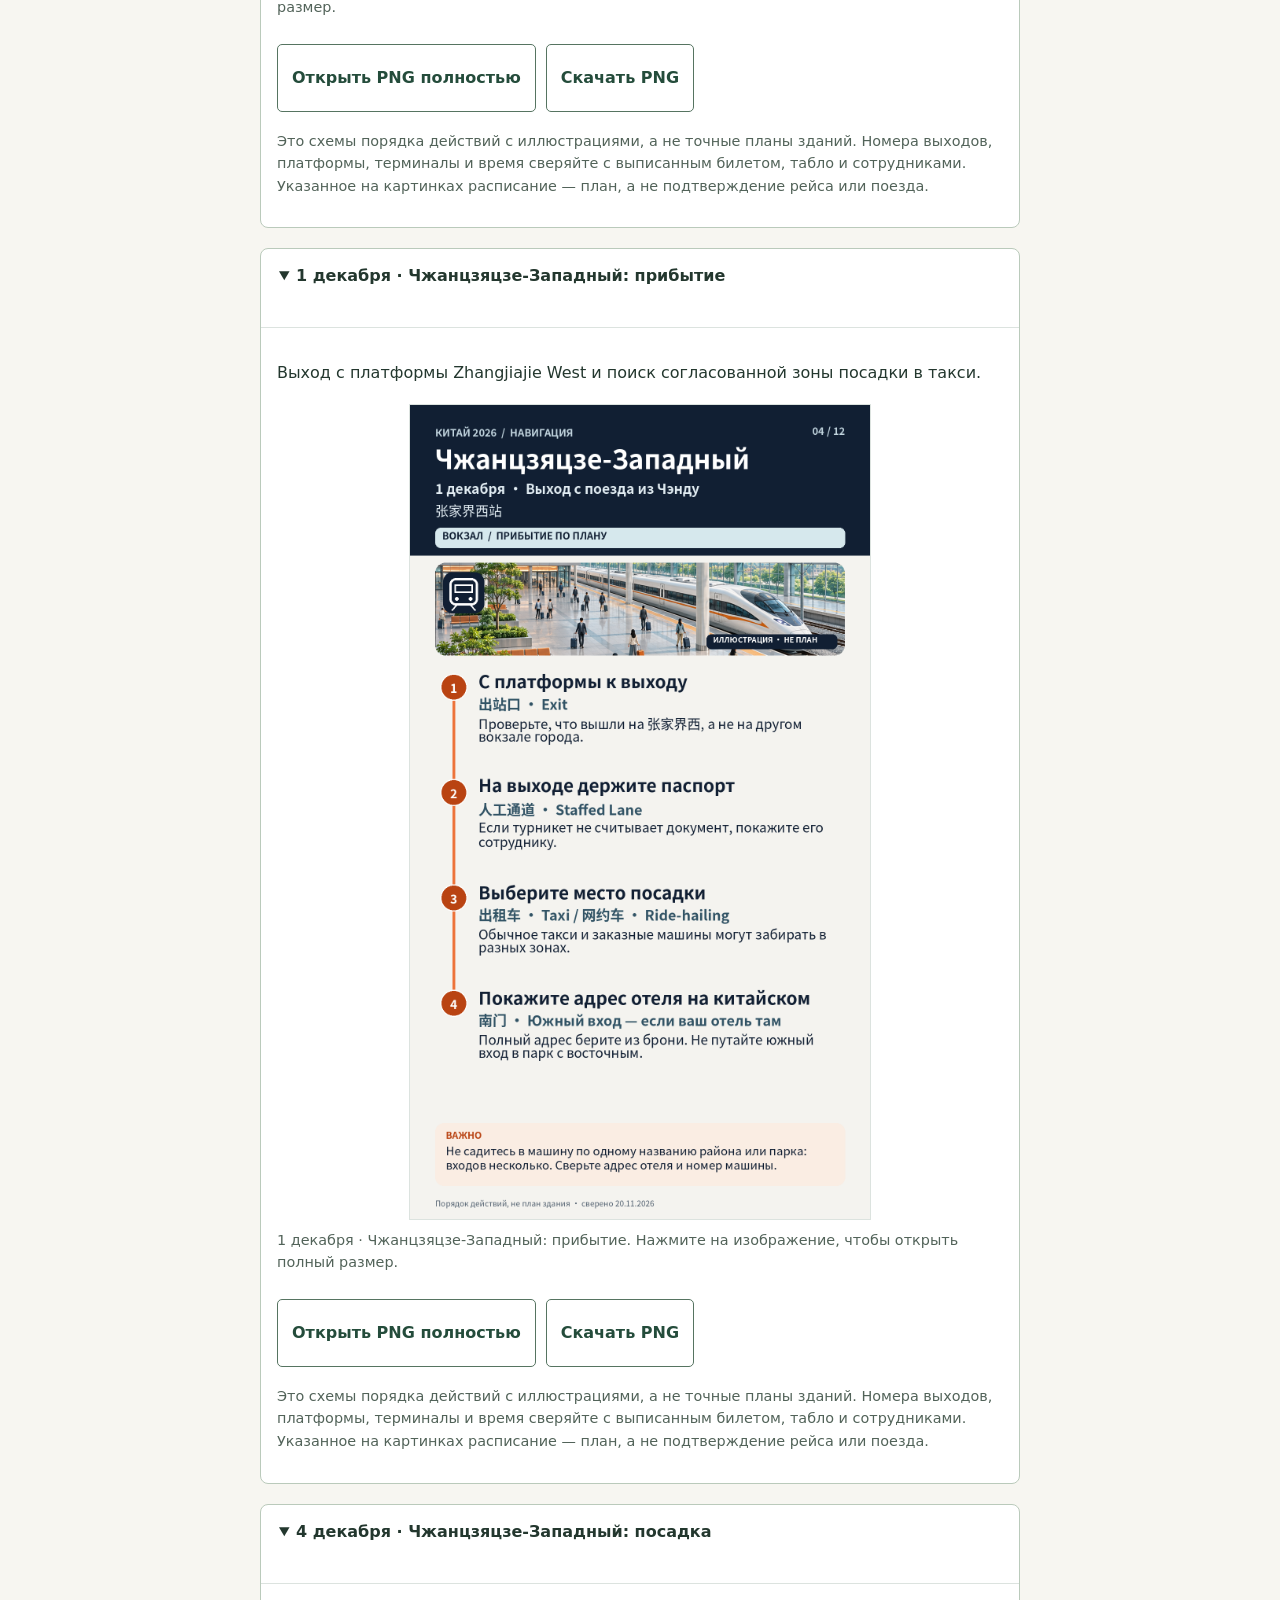
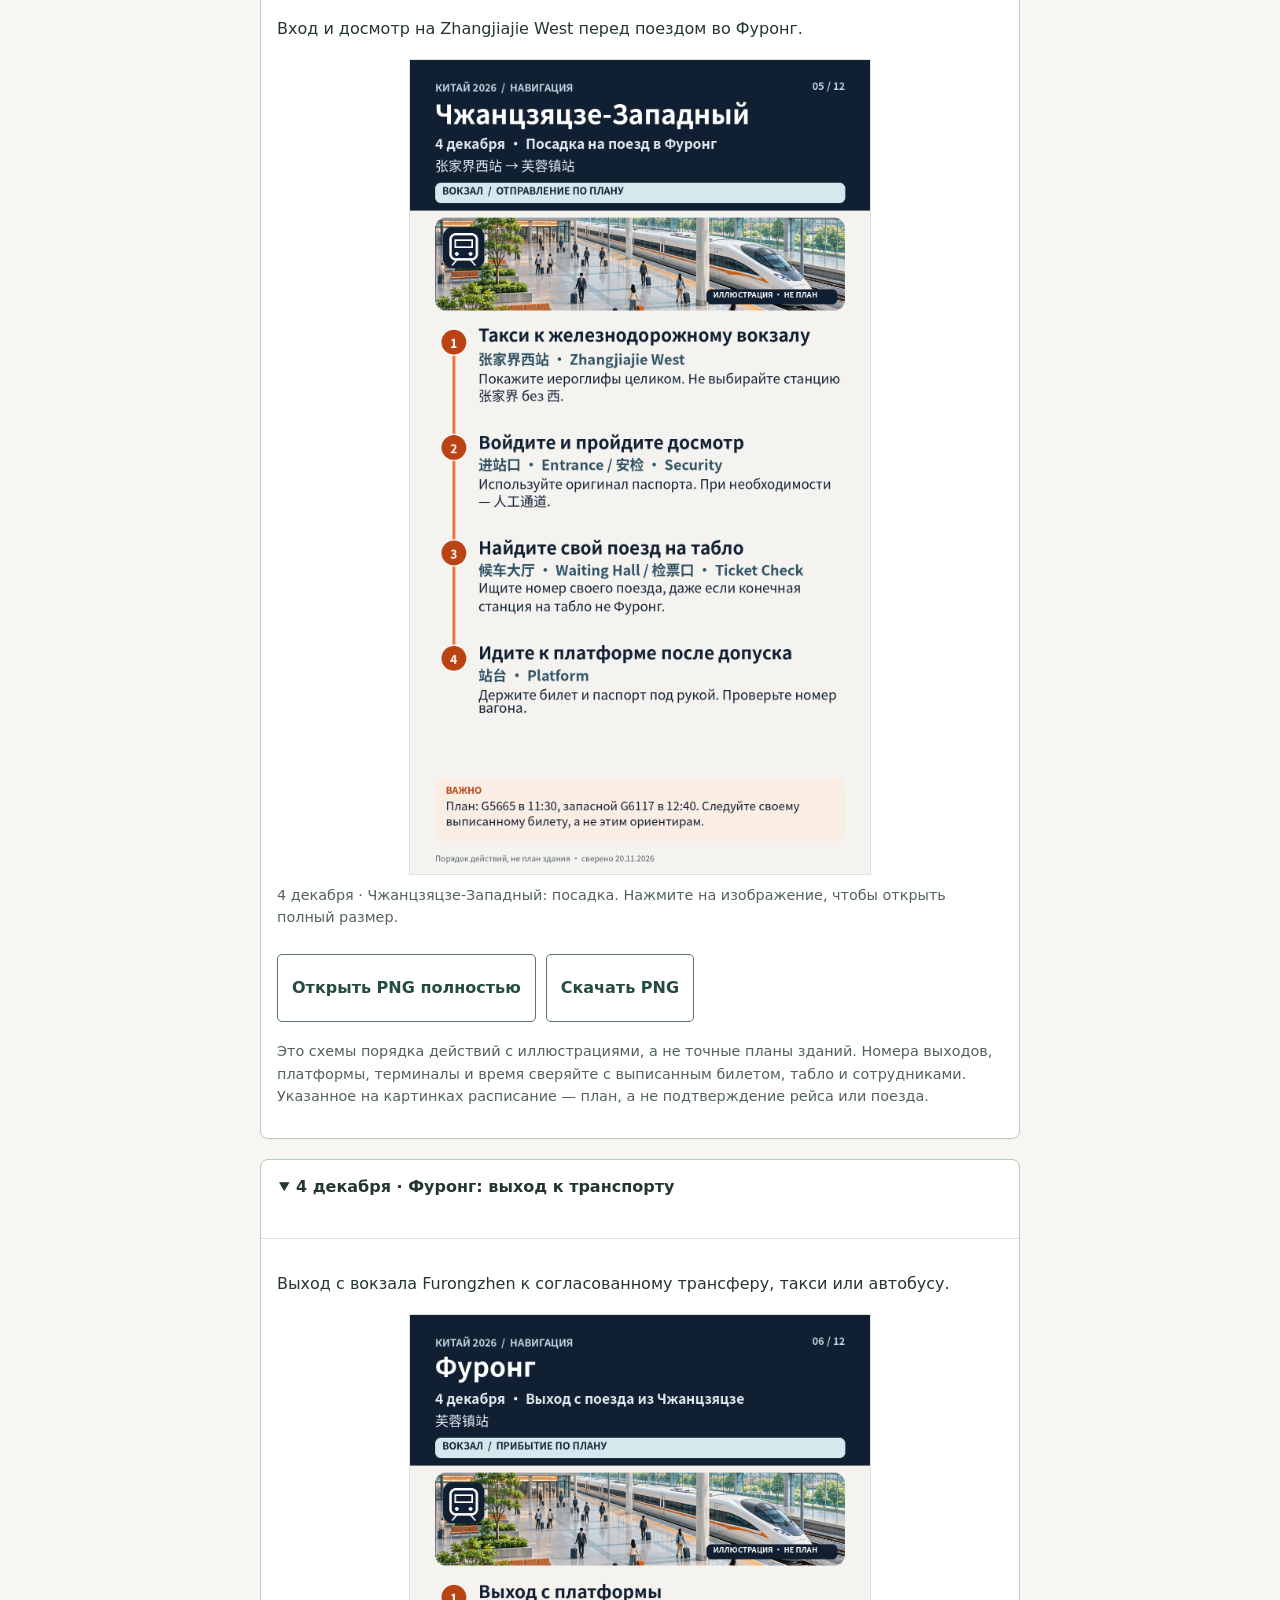
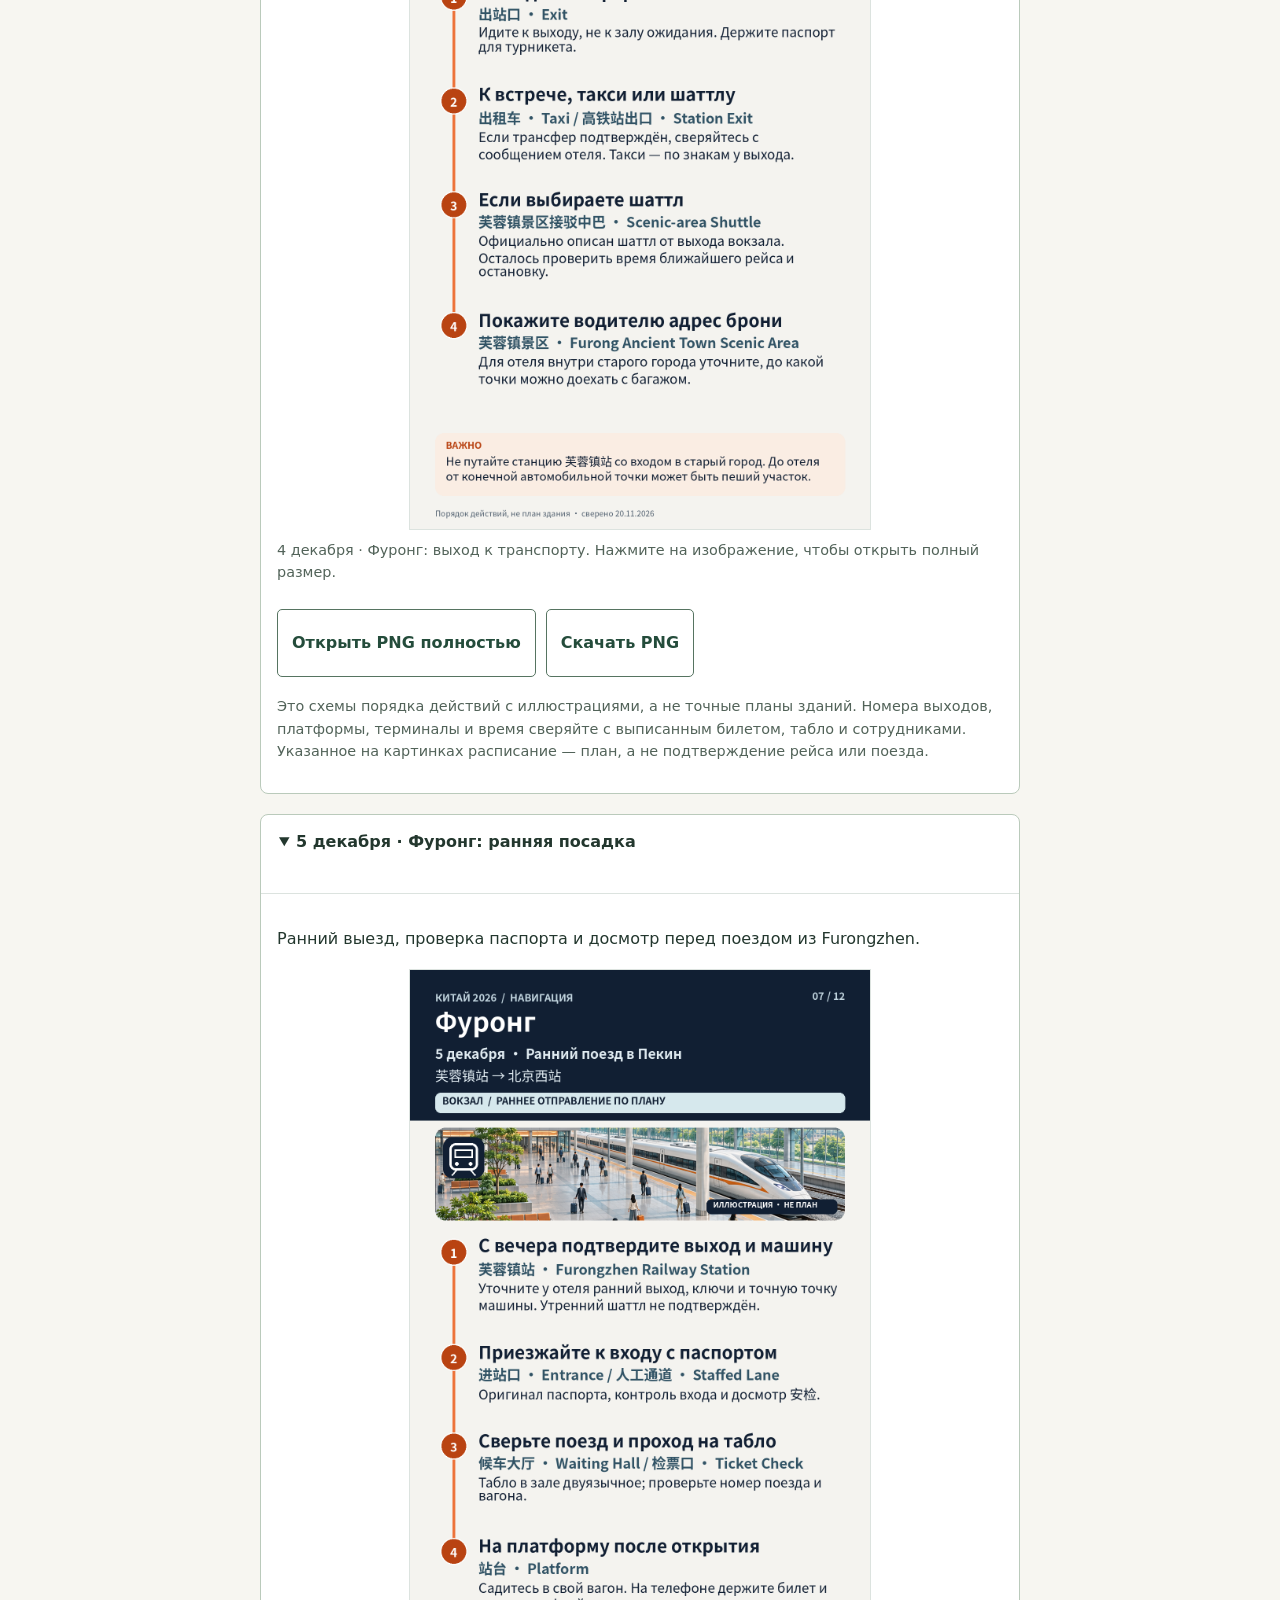
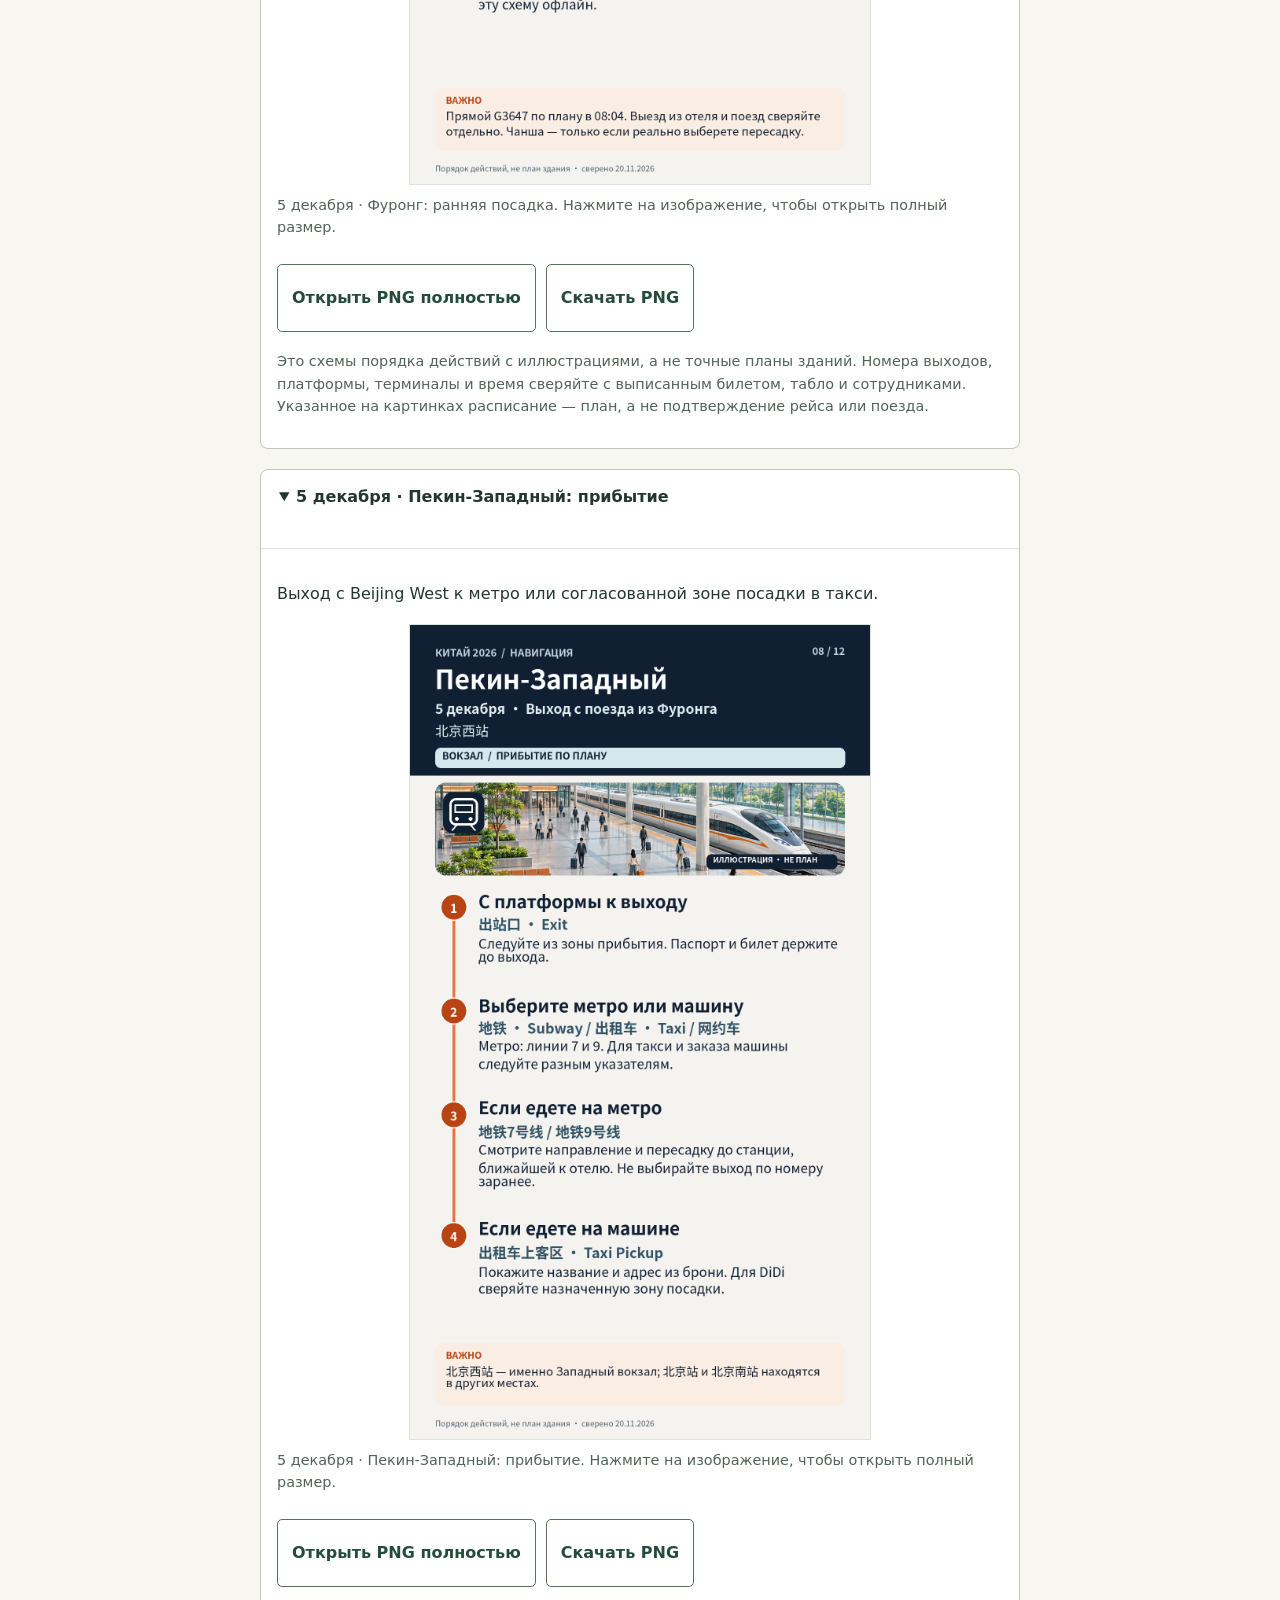
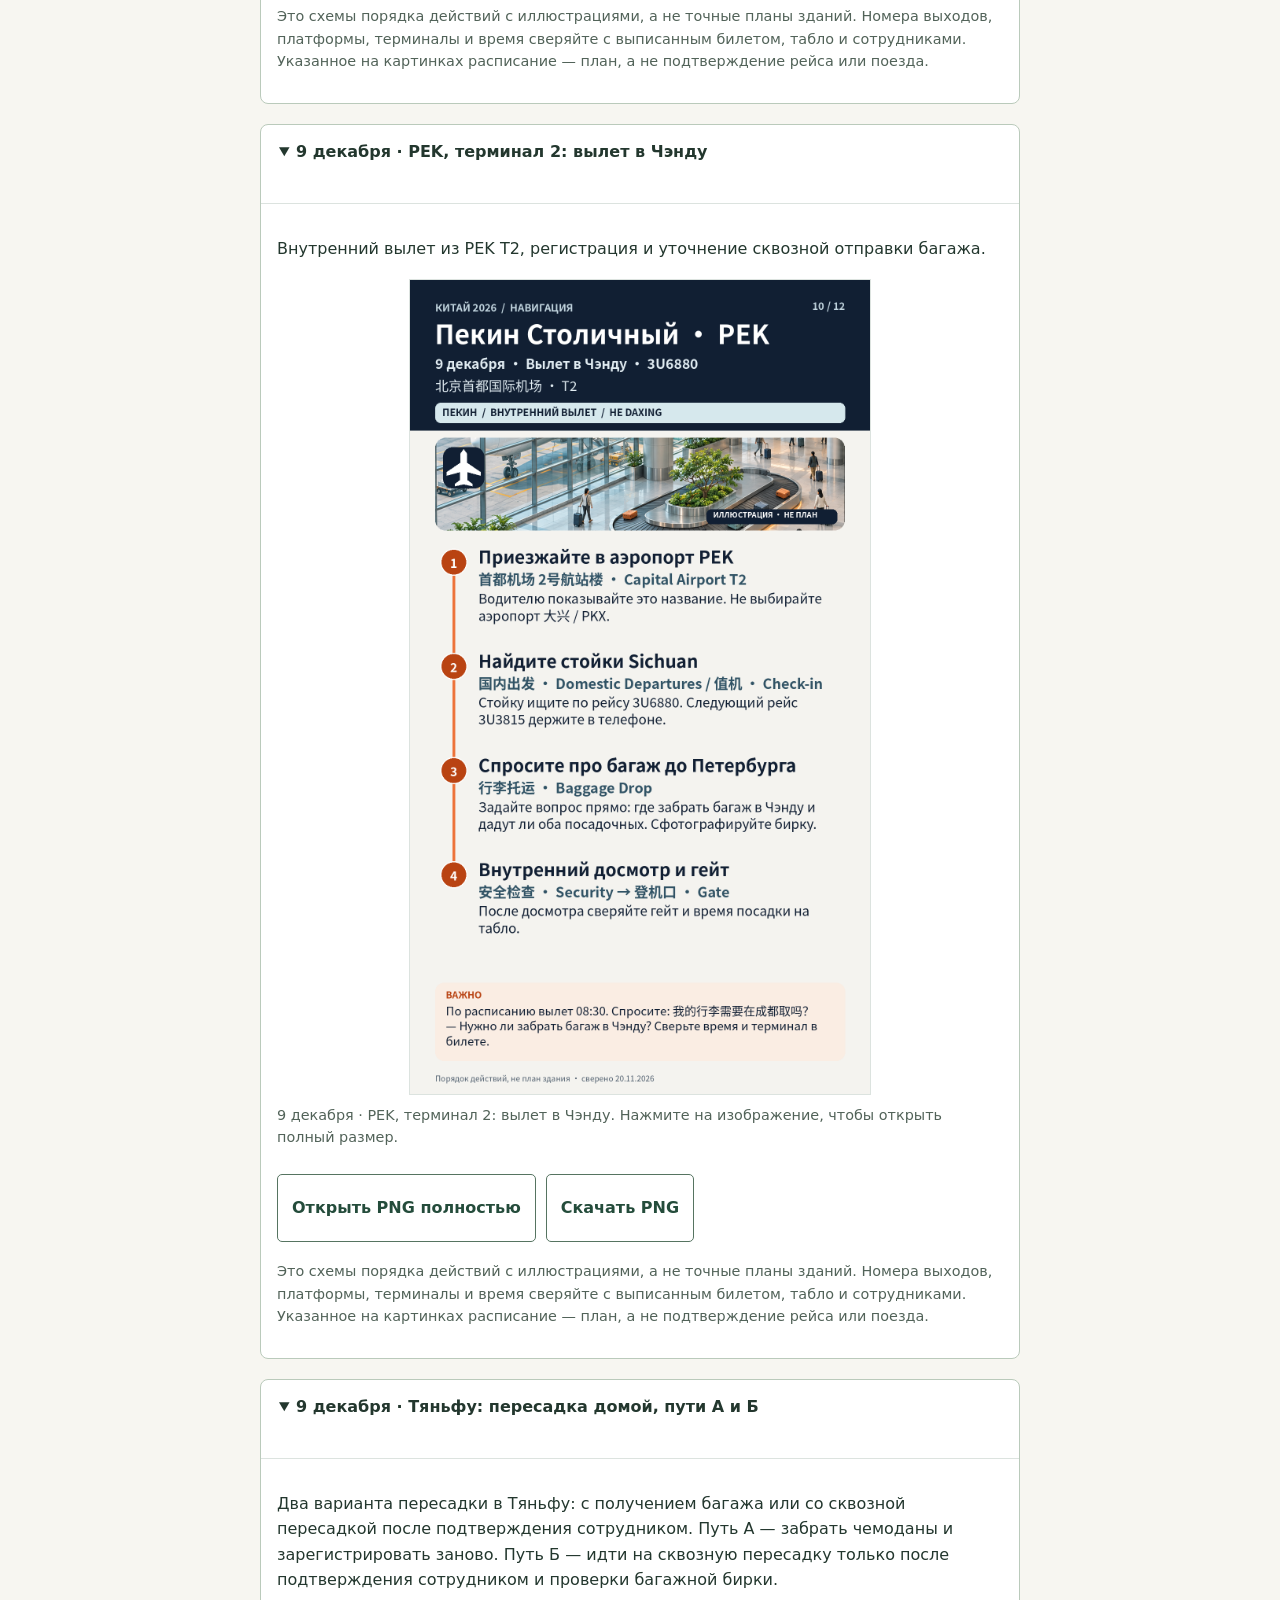
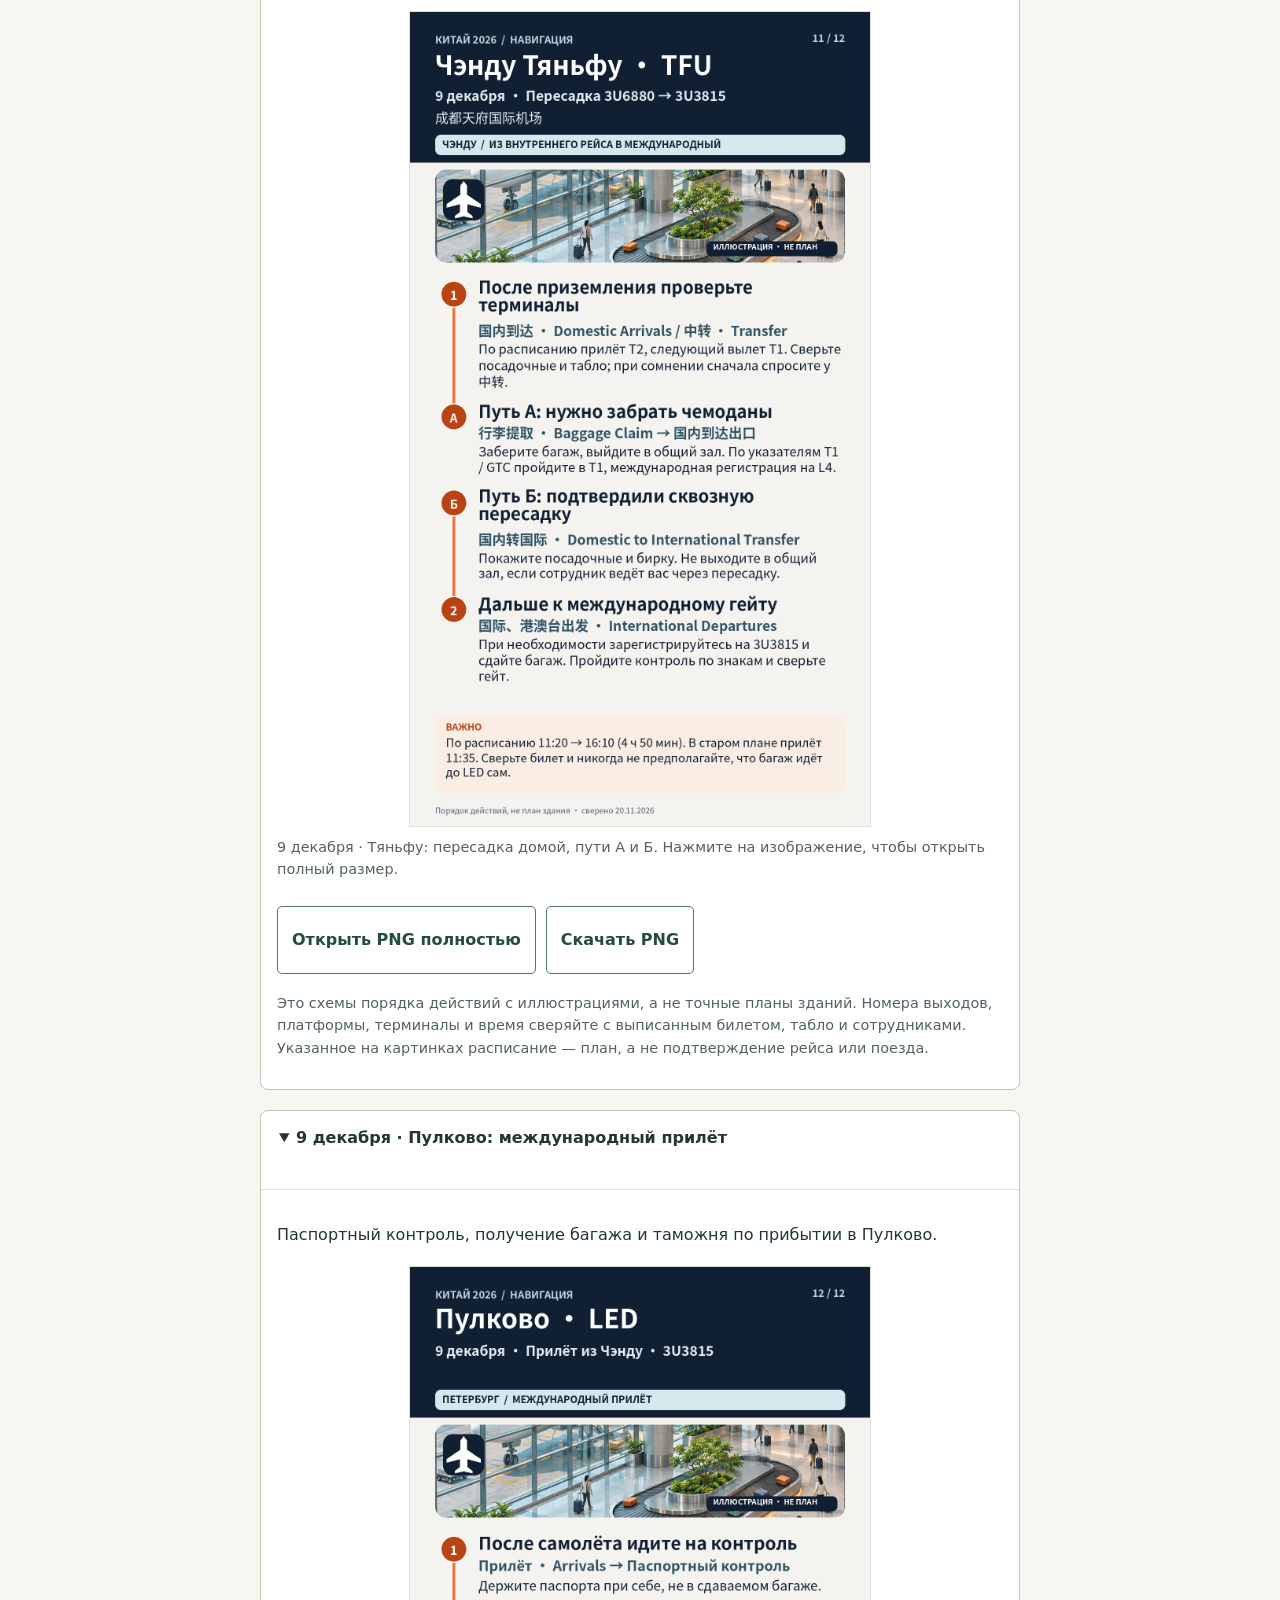
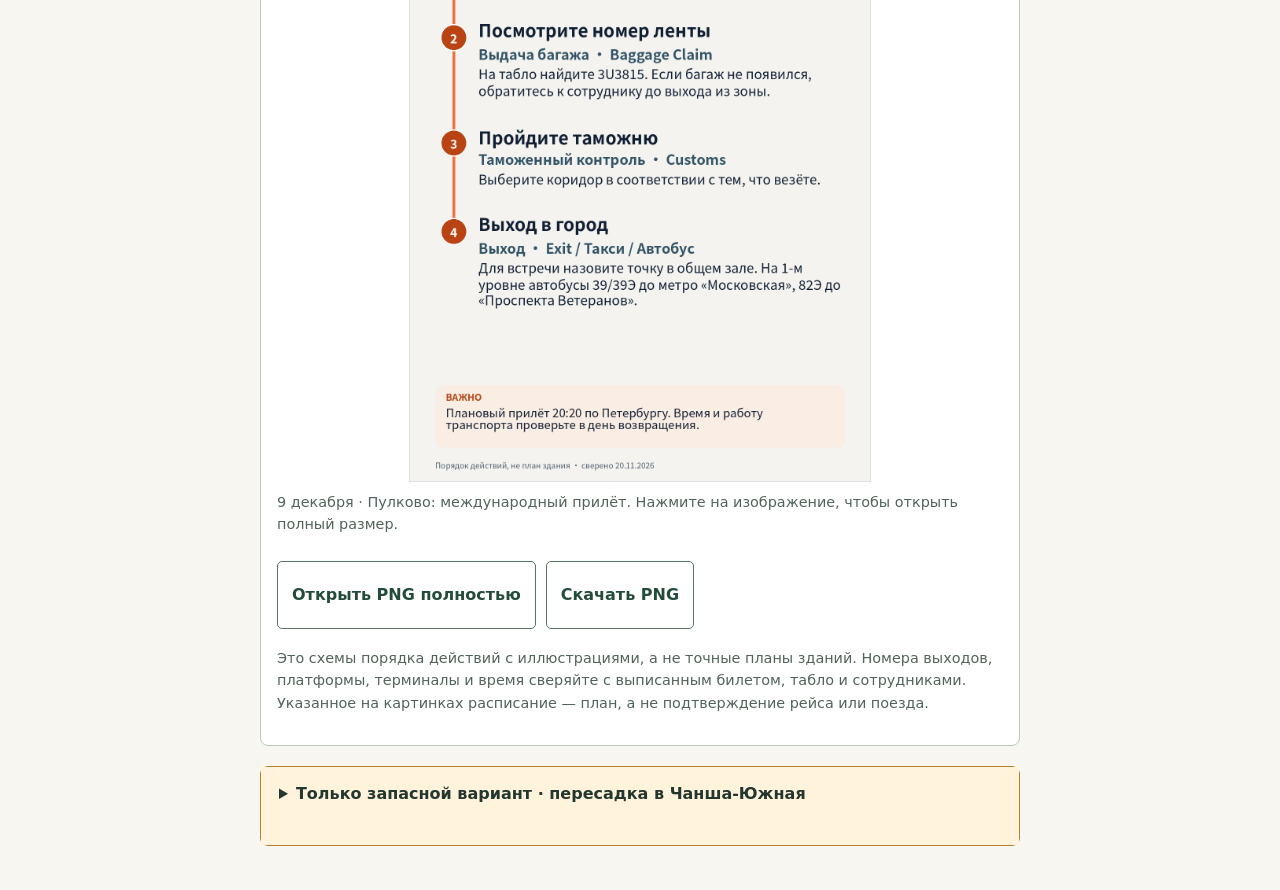
==== commit 4b6caa2d: "Simplify mobile trip navigation and add transport floor plans" ====
--- a/assets/transport-2026/index.html
+++ b/assets/transport-2026/index.html
@@ -18,8 +18,8 @@
 .trip-map-days{padding-left:22px}.trip-map-days li{margin:10px 0;overflow-wrap:anywhere}
 .trip-backup{border-color:#b6812a}.trip-backup>summary{background:#fff3dc}
 @media(max-width:480px){.trip-offline{padding:18px 14px}.trip-transport-body{padding:12px}.trip-actions a{flex:1 1 160px}.trip-transport>summary{padding:14px 12px}}
-</style></head><body><main><h1>Китай 2026: аэропорты и вокзалы</h1><p>Сохраните папку целиком. В ZIP эта страница и 12 PNG работают без интернета. PDF скачивается отдельно с обзора путешествия.</p><p>Это схемы порядка действий с иллюстрациями, а не точные планы зданий. Номера выходов, платформы, терминалы и время сверяйте с выписанным билетом, табло и сотрудниками. Указанное на картинках расписание — план, а не подтверждение рейса или поезда.</p>
-<details id="led-departure" class="trip-transport" open><summary>28 ноября · Пулково: международный вылет</summary><div class="trip-transport-body"><p>Последовательность регистрации, сдачи багажа и выхода к международному рейсу из Пулково.</p><figure class="trip-map"><a class="trip-image" href="01-led-departure.png" target="_blank" rel="noopener"><img src="01-led-departure.png" width="1170" height="2070" loading="lazy" decoding="async" alt="28 ноября · Пулково: международный вылет: Последовательность регистрации, сдачи багажа и выхода к международному рейсу из Пулково."></a><figcaption>28 ноября · Пулково: международный вылет. Нажмите на изображение, чтобы открыть полный размер.</figcaption><div class="trip-actions"><a href="01-led-departure.png" target="_blank" rel="noopener">Открыть PNG полностью</a><a href="01-led-departure.png" download>Скачать PNG</a></div></figure><p class="trip-note">Это схемы порядка действий с иллюстрациями, а не точные планы зданий. Номера выходов, платформы, терминалы и время сверяйте с выписанным билетом, табло и сотрудниками. Указанное на картинках расписание — план, а не подтверждение рейса или поезда.</p></div></details>
+</style><!-- floorplans-v2:start --><style>.trip-transport .trip-floorplan .trip-image{max-width:820px;box-sizing:border-box}.trip-transport .trip-floorplan .trip-image img{aspect-ratio:auto;height:auto}.trip-floorplan h3{margin:.9rem 0 .4rem;font-size:1.13rem}.trip-floorplan figcaption a{overflow-wrap:anywhere}</style><!-- floorplans-v2:end --></head><body><main><h1>Китай 2026: аэропорты и вокзалы</h1><p>Сохраните папку целиком. В ZIP эта страница и 12 PNG работают без интернета. PDF скачивается отдельно с обзора путешествия.</p><p>Это схемы порядка действий с иллюстрациями, а не точные планы зданий. Номера выходов, платформы, терминалы и время сверяйте с выписанным билетом, табло и сотрудниками. Указанное на картинках расписание — план, а не подтверждение рейса или поезда.</p>
+<details id="led-departure" class="trip-transport" open><summary>28 ноября · Пулково: международный вылет</summary><div class="trip-transport-body"><!-- floorplans-v2:start --><div class="trip-floorplan"><h3>План здания сверху</h3><figure class="trip-map"><a class="trip-image" href="../../assets/floorplans-2026/led-3-departure.png"><img src="../../assets/floorplans-2026/led-3-departure.png" width="1500" height="1120" alt="План этажа вылета Пулково с входом и маршрутом к международной зоне." loading="lazy" decoding="async"></a><figcaption><strong>Пулково · международный вылет</strong>. Стойку регистрации и гейт проверь на табло.<br><a href="../../assets/floorplans-2026/led-3-departure.png">Открыть план крупно</a> · <a href="../../assets/floorplans-2026/led-3-departure.png" download>Сохранить PNG</a> · <a href="../../assets/floorplans-2026/led-3-departure.svg">Масштабируемый SVG</a> · <a href="https://pulkovoairport.ru/passengers/map/" rel="noopener noreferrer">Официальная интерактивная схема</a> · <a href="https://cdn.forumspb.com/upload/docs/2025/maps/SPIEF25_Pulkovo_Airport.pdf" rel="noopener noreferrer">Схема Пулково · ПМЭФ-25</a> · <a href="https://www.avia-adv.ru/price/magazines/russian/mags/r-flight.pdf#page=51" rel="noopener noreferrer">План терминала · «Россия», стр. 51</a></figcaption></figure><p class="trip-note"><strong>Где нет подтверждённого плана:</strong> Откройте схему аэропорта, чтобы проверить детализацию этажей и текущие точки. Гейт определяется по табло. <a href="https://pulkovoairport.ru/passengers/map/" rel="noopener noreferrer">Официальная интерактивная схема</a>.</p></div><p class="trip-note"><strong>Ниже:</strong> прежняя памятка по шагам. Это не план здания.</p><!-- floorplans-v2:end --><p>Последовательность регистрации, сдачи багажа и выхода к международному рейсу из Пулково.</p><figure class="trip-map"><a class="trip-image" href="01-led-departure.png" target="_blank" rel="noopener"><img src="01-led-departure.png" width="1170" height="2070" loading="lazy" decoding="async" alt="28 ноября · Пулково: международный вылет: Последовательность регистрации, сдачи багажа и выхода к международному рейсу из Пулково."></a><figcaption>28 ноября · Пулково: международный вылет. Нажмите на изображение, чтобы открыть полный размер.</figcaption><div class="trip-actions"><a href="01-led-departure.png" target="_blank" rel="noopener">Открыть PNG полностью</a><a href="01-led-departure.png" download>Скачать PNG</a></div></figure><p class="trip-note">Это схемы порядка действий с иллюстрациями, а не точные планы зданий. Номера выходов, платформы, терминалы и время сверяйте с выписанным билетом, табло и сотрудниками. Указанное на картинках расписание — план, а не подтверждение рейса или поезда.</p></div></details>
 
 <details id="tfu-arrival" class="trip-transport" open><summary>29 ноября · Тяньфу: прилёт в Чэнду</summary><div class="trip-transport-body"><p>Паспортный контроль, багаж, таможня, встреча с водителем и покупка SIM после таможни. Если водитель ждёт с табличкой, сначала найдите его и согласуйте покупку SIM; точный выход встречи ещё нужно подтвердить.</p><figure class="trip-map"><a class="trip-image" href="02-tfu-arrival.png" target="_blank" rel="noopener"><img src="02-tfu-arrival.png" width="1170" height="2070" loading="lazy" decoding="async" alt="29 ноября · Тяньфу: прилёт в Чэнду: Паспортный контроль, багаж, таможня, встреча с водителем и покупка SIM после таможни."></a><figcaption>29 ноября · Тяньфу: прилёт в Чэнду. Нажмите на изображение, чтобы открыть полный размер.</figcaption><div class="trip-actions"><a href="02-tfu-arrival.png" target="_blank" rel="noopener">Открыть PNG полностью</a><a href="02-tfu-arrival.png" download>Скачать PNG</a></div></figure><p class="trip-note">Это схемы порядка действий с иллюстрациями, а не точные планы зданий. Номера выходов, платформы, терминалы и время сверяйте с выписанным билетом, табло и сотрудниками. Указанное на картинках расписание — план, а не подтверждение рейса или поезда.</p></div></details>
 
